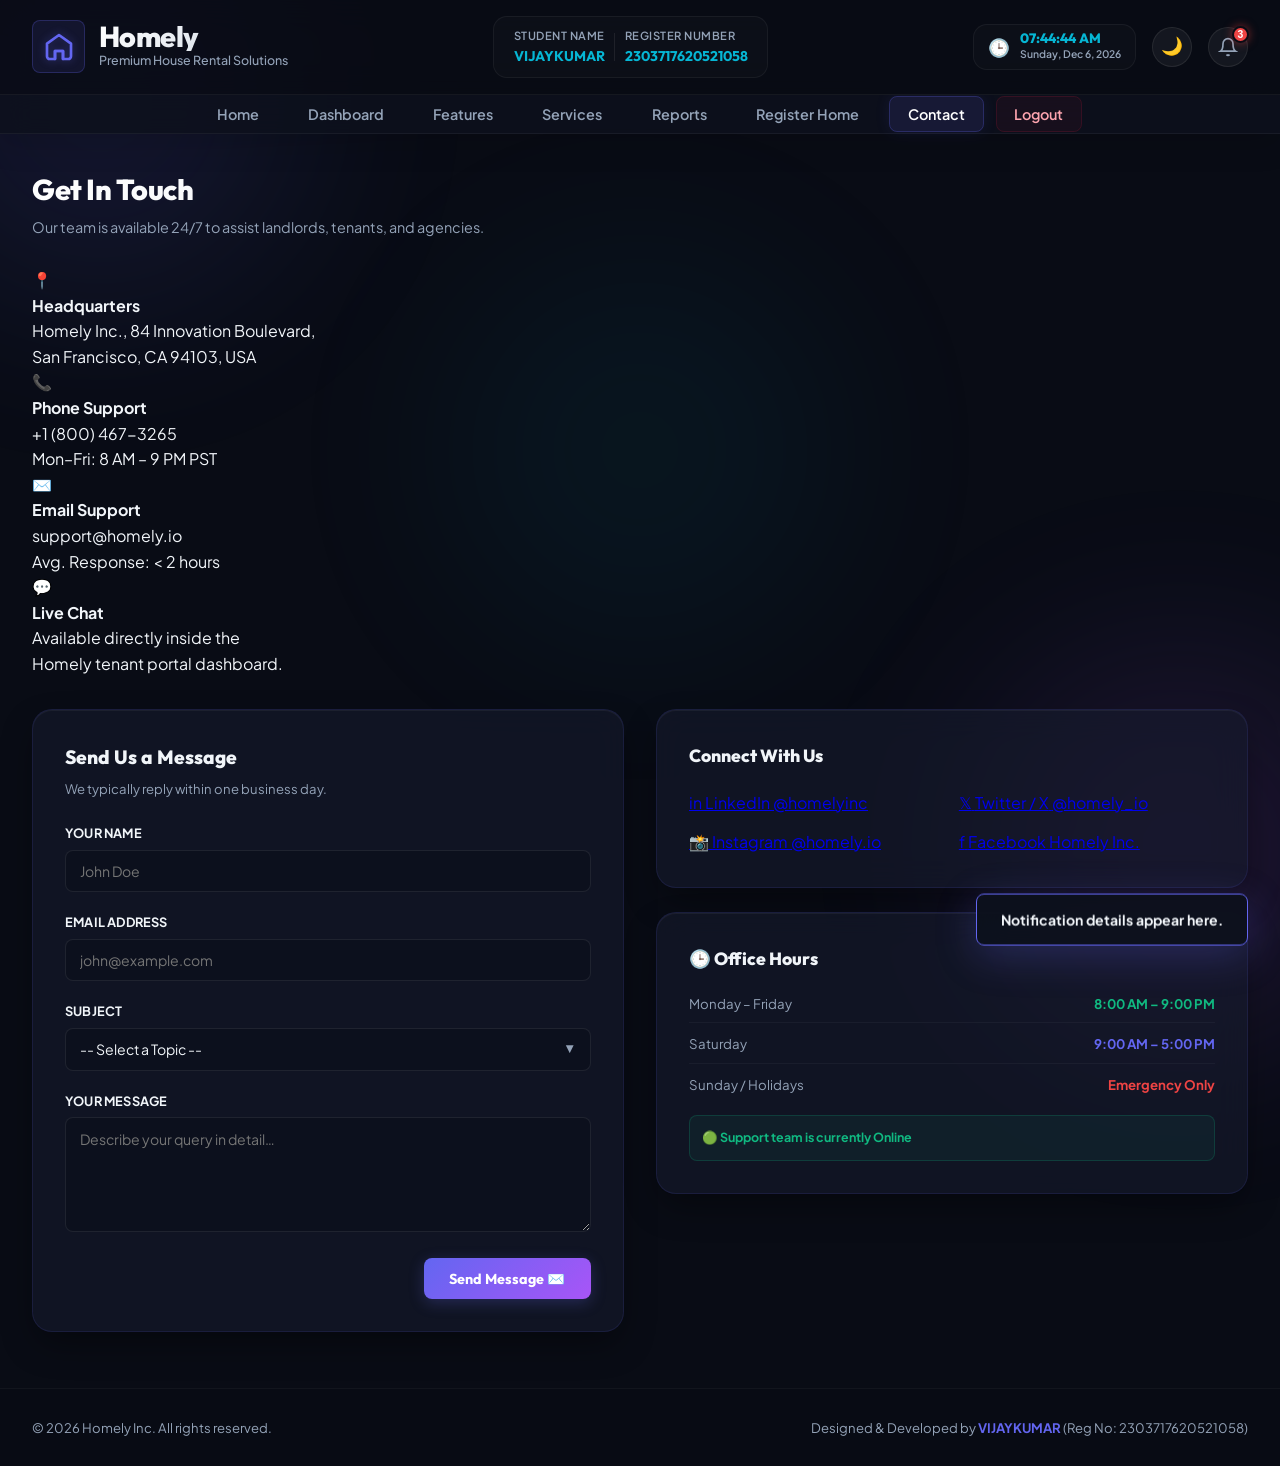
==== contact.html @ 6fef841b "feat: multi-page split - dashboard, features, services, reports, register-home, contact pages + prop" ====
<!DOCTYPE html>
<html lang="en">
<head>
    <meta charset="UTF-8">
    <meta name="viewport" content="width=device-width, initial-scale=1.0">
    <title>Homely - Contact & Support</title>
    <link rel="preconnect" href="https://fonts.googleapis.com">
    <link rel="preconnect" href="https://fonts.gstatic.com" crossorigin>
    <link href="https://fonts.googleapis.com/css2?family=Outfit:wght@300;400;500;600;700;800;900&family=Plus+Jakarta+Sans:wght@300;400;500;600;700;800&display=swap" rel="stylesheet">
    <link rel="stylesheet" href="style.css">
</head>
<body>
    <div class="bg-glow blob-1"></div>
    <div class="bg-glow blob-2"></div>
    <div class="bg-glow blob-3"></div>

    <!-- Header -->
    <header class="app-header">
        <div class="header-container">
            <div class="logo-area">
                <div class="logo-wrapper">
                    <svg class="app-logo" viewBox="0 0 24 24" fill="none" xmlns="http://www.w3.org/2000/svg">
                        <path d="M3 9.5L12 3L21 9.5V19C21 19.5304 20.7893 20.0391 20.4142 20.4142C20.0391 20.7893 19.5304 21 19 21H15V15H9V21H5C4.46957 21 3.96086 20.7893 3.58579 20.4142C3.21071 20.0391 3 19.5304 3 19V9.5Z" stroke="currentColor" stroke-width="2" stroke-linecap="round" stroke-linejoin="round"/>
                        <path d="M9 21V15H15V21" stroke="currentColor" stroke-width="2" stroke-linecap="round" stroke-linejoin="round"/>
                    </svg>
                </div>
                <div class="brand-details">
                    <h1 class="app-name">Homely</h1>
                    <span class="app-tagline">Premium House Rental Solutions</span>
                </div>
            </div>
            <div class="student-badge">
                <div class="badge-item">
                    <span class="badge-label">Student Name</span>
                    <span class="badge-value">VIJAYKUMAR</span>
                </div>
                <div class="badge-item">
                    <span class="badge-label">Register Number</span>
                    <span class="badge-value">2303717620521058</span>
                </div>
            </div>

            <div class="header-actions">
                <div class="header-clock" id="header-clock">
                    <div class="clock-icon">🕒</div>
                    <div class="clock-details">
                        <span class="clock-time" id="live-time">00:00:00 AM</span>
                        <span class="clock-date" id="live-date">Monday, Jan 1, 2026</span>
                    </div>
                </div>
                <div class="theme-switcher-container">
                    <button class="theme-toggle-btn" id="theme-toggle-btn" aria-label="Toggle dark/light theme">
                        <span class="sun-icon">☀️</span>
                        <span class="moon-icon">🌙</span>
                    </button>
                </div>
                <div class="notification-trigger-container" id="notif-trigger-container">
                    <button class="notif-bell-btn" id="notif-bell-btn" aria-label="Toggle notifications">
                        <svg class="bell-icon" viewBox="0 0 24 24" fill="none" stroke="currentColor" stroke-width="2">
                            <path d="M18 8A6 6 0 0 0 6 8c0 7-3 9-3 9h18s-3-2-3-9"/>
                            <path d="M13.73 21a2 2 0 0 1-3.46 0"/>
                        </svg>
                        <span class="notif-badge-count" id="notif-badge-count">3</span>
                    </button>
                    <div class="notif-dropdown-panel" id="notif-dropdown-panel" aria-hidden="true">
                        <div class="notif-panel-header">
                            <h4>System Alerts</h4>
                            <button class="clear-all-btn" id="clear-all-notifs">Clear All</button>
                        </div>
                        <div class="notif-list-container" id="notif-list-container">
                            <div class="notif-item" data-id="1">
                                <span class="notif-icon success">🟢</span>
                                <div class="notif-content">
                                    <p class="notif-text">Rent payment of $1,450 for Unit 4B collected successfully.</p>
                                    <span class="notif-time">10 mins ago</span>
                                </div>
                                <button class="notif-dismiss" aria-label="Dismiss">×</button>
                            </div>
                            <div class="notif-item" data-id="2">
                                <span class="notif-icon warning">🟡</span>
                                <div class="notif-content">
                                    <p class="notif-text">Maintenance Request #302: AC repair assigned to Technician.</p>
                                    <span class="notif-time">2 hours ago</span>
                                </div>
                                <button class="notif-dismiss" aria-label="Dismiss">×</button>
                            </div>
                            <div class="notif-item" data-id="3">
                                <span class="notif-icon info">🔵</span>
                                <div class="notif-content">
                                    <p class="notif-text">New tenant application received for 742 Evergreen Terrace.</p>
                                    <span class="notif-time">1 day ago</span>
                                </div>
                                <button class="notif-dismiss" aria-label="Dismiss">×</button>
                            </div>
                        </div>
                        <div class="notif-panel-footer">
                            <a href="dashboard.html" class="view-all-notifs">Go to Operations Control</a>
                        </div>
                    </div>
                </div>
            </div>
        </div>
    </header>

    <!-- Navbar -->
    <nav class="app-navbar" id="main-navbar">
        <div class="nav-container">
            <button class="menu-toggle" id="menu-toggle" aria-label="Toggle navigation">
                <span></span><span></span><span></span>
            </button>
            <ul class="nav-links" id="nav-links">
                <li><a href="index.html" class="nav-link">Home</a></li>
                <li><a href="dashboard.html" class="nav-link">Dashboard</a></li>
                <li><a href="features.html" class="nav-link">Features</a></li>
                <li><a href="services.html" class="nav-link">Services</a></li>
                <li><a href="reports.html" class="nav-link">Reports</a></li>
                <li><a href="register-home.html" class="nav-link">Register Home</a></li>
                <li><a href="contact.html" class="nav-link active">Contact</a></li>
                <li><a href="#logout" class="nav-link logout-btn" id="nav-link-logout">Logout</a></li>
            </ul>
        </div>
    </nav>

    <main class="main-content">
        <!-- Contact Section -->
        <section id="contact" class="content-section contact-section scroll-reveal visible">
            <div class="section-header-row" style="margin-bottom: 1.75rem;">
                <div>
                    <h2 class="section-title">Get In Touch</h2>
                    <p class="section-subtitle">Our team is available 24/7 to assist landlords, tenants, and agencies.</p>
                </div>
            </div>

            <!-- Contact Info Cards -->
            <div class="contact-info-grid">
                <div class="contact-info-card">
                    <div class="contact-info-icon">📍</div>
                    <div class="contact-info-body">
                        <h4>Headquarters</h4>
                        <p>Homely Inc., 84 Innovation Boulevard,<br>San Francisco, CA 94103, USA</p>
                    </div>
                </div>
                <div class="contact-info-card">
                    <div class="contact-info-icon">📞</div>
                    <div class="contact-info-body">
                        <h4>Phone Support</h4>
                        <p>+1 (800) 467-3265<br>Mon–Fri: 8 AM – 9 PM PST</p>
                    </div>
                </div>
                <div class="contact-info-card">
                    <div class="contact-info-icon">✉️</div>
                    <div class="contact-info-body">
                        <h4>Email Support</h4>
                        <p>support@homely.io<br>Avg. Response: &lt; 2 hours</p>
                    </div>
                </div>
                <div class="contact-info-card">
                    <div class="contact-info-icon">💬</div>
                    <div class="contact-info-body">
                        <h4>Live Chat</h4>
                        <p>Available directly inside the<br>Homely tenant portal dashboard.</p>
                    </div>
                </div>
            </div>

            <!-- Contact Form + Map/Social Side Panel -->
            <div class="contact-split-layout" style="margin-top: 2rem; display: grid; grid-template-columns: 1fr 1fr; gap: 2rem;">

                <!-- Contact Form -->
                <div class="section-card" style="padding: 2rem;">
                    <h3 style="font-family: var(--font-heading); font-size: 1.2rem; font-weight: 800; margin-bottom: 0.35rem;">Send Us a Message</h3>
                    <p style="font-size: 0.82rem; color: var(--text-muted); margin-bottom: 1.5rem;">We typically reply within one business day.</p>
                    
                    <form id="contact-form" novalidate>
                        <div class="form-grid" style="grid-template-columns: 1fr;">
                            <div class="form-group">
                                <label for="contact-name">Your Name</label>
                                <div class="input-wrapper">
                                    <input type="text" id="contact-name" name="contact-name" placeholder="John Doe">
                                </div>
                            </div>
                            <div class="form-group">
                                <label for="contact-email">Email Address</label>
                                <div class="input-wrapper">
                                    <input type="email" id="contact-email" name="contact-email" placeholder="john@example.com">
                                </div>
                            </div>
                            <div class="form-group">
                                <label for="contact-subject">Subject</label>
                                <div class="select-wrapper">
                                    <select id="contact-subject" name="contact-subject">
                                        <option value="">-- Select a Topic --</option>
                                        <option value="listing">Property Listing Inquiry</option>
                                        <option value="billing">Billing &amp; Payments</option>
                                        <option value="legal">Legal &amp; Compliance</option>
                                        <option value="tech">Technical Support</option>
                                        <option value="other">Other</option>
                                    </select>
                                </div>
                            </div>
                            <div class="form-group">
                                <label for="contact-message">Your Message</label>
                                <div class="input-wrapper">
                                    <textarea id="contact-message" name="contact-message" rows="5" placeholder="Describe your query in detail…"></textarea>
                                </div>
                            </div>
                        </div>
                        <div class="form-actions" style="margin-top: 1.25rem;">
                            <button type="submit" class="btn btn-primary" onclick="event.preventDefault(); document.getElementById('toast-notif').querySelector('#toast-message').textContent='✅ Message sent! We\'ll reply within 24 hours.'; document.getElementById('toast-notif').classList.add('show'); setTimeout(()=>document.getElementById('toast-notif').classList.remove('show'), 3500); this.closest('form').reset();">Send Message ✉️</button>
                        </div>
                    </form>
                </div>

                <!-- Social Links & Info Panel -->
                <div style="display: flex; flex-direction: column; gap: 1.5rem;">
                    <!-- Social Media -->
                    <div class="section-card" style="padding: 2rem;">
                        <h3 style="font-family: var(--font-heading); font-size: 1.1rem; font-weight: 800; margin-bottom: 1.25rem;">Connect With Us</h3>
                        <div class="social-links-grid">
                            <a href="#" class="social-link-btn" onclick="event.preventDefault(); document.getElementById('toast-message').textContent='Opening LinkedIn profile...'; document.getElementById('toast-notif').classList.add('show'); setTimeout(()=>document.getElementById('toast-notif').classList.remove('show'),3000);">
                                <span class="social-icon">in</span>
                                <span class="social-label">LinkedIn</span>
                                <span class="social-handle">@homelyinc</span>
                            </a>
                            <a href="#" class="social-link-btn" onclick="event.preventDefault(); document.getElementById('toast-message').textContent='Opening Twitter/X profile...'; document.getElementById('toast-notif').classList.add('show'); setTimeout(()=>document.getElementById('toast-notif').classList.remove('show'),3000);">
                                <span class="social-icon">𝕏</span>
                                <span class="social-label">Twitter / X</span>
                                <span class="social-handle">@homely_io</span>
                            </a>
                            <a href="#" class="social-link-btn" onclick="event.preventDefault(); document.getElementById('toast-message').textContent='Opening Instagram profile...'; document.getElementById('toast-notif').classList.add('show'); setTimeout(()=>document.getElementById('toast-notif').classList.remove('show'),3000);">
                                <span class="social-icon">📸</span>
                                <span class="social-label">Instagram</span>
                                <span class="social-handle">@homely.io</span>
                            </a>
                            <a href="#" class="social-link-btn" onclick="event.preventDefault(); document.getElementById('toast-message').textContent='Opening Facebook page...'; document.getElementById('toast-notif').classList.add('show'); setTimeout(()=>document.getElementById('toast-notif').classList.remove('show'),3000);">
                                <span class="social-icon">f</span>
                                <span class="social-label">Facebook</span>
                                <span class="social-handle">Homely Inc.</span>
                            </a>
                        </div>
                    </div>

                    <!-- Office Hours -->
                    <div class="section-card" style="padding: 2rem;">
                        <h3 style="font-family: var(--font-heading); font-size: 1.1rem; font-weight: 800; margin-bottom: 1.25rem;">🕒 Office Hours</h3>
                        <div style="display: flex; flex-direction: column; gap: 0.65rem; font-size: 0.83rem;">
                            <div style="display: flex; justify-content: space-between; padding-bottom: 0.5rem; border-bottom: 1px solid rgba(255,255,255,0.04);">
                                <span style="color: var(--text-muted);">Monday – Friday</span>
                                <span style="color: var(--accent-success); font-weight: 700;">8:00 AM – 9:00 PM</span>
                            </div>
                            <div style="display: flex; justify-content: space-between; padding-bottom: 0.5rem; border-bottom: 1px solid rgba(255,255,255,0.04);">
                                <span style="color: var(--text-muted);">Saturday</span>
                                <span style="color: var(--accent-primary); font-weight: 700;">9:00 AM – 5:00 PM</span>
                            </div>
                            <div style="display: flex; justify-content: space-between;">
                                <span style="color: var(--text-muted);">Sunday / Holidays</span>
                                <span style="color: var(--accent-danger); font-weight: 700;">Emergency Only</span>
                            </div>
                        </div>
                        <div style="margin-top: 1.25rem; padding: 0.75rem; background: rgba(16,185,129,0.07); border: 1px solid rgba(16,185,129,0.2); border-radius: var(--border-radius-sm);">
                            <p style="font-size: 0.78rem; color: var(--accent-success); font-weight: 700; margin: 0;">🟢 Support team is currently Online</p>
                        </div>
                    </div>
                </div>
            </div>
        </section>
    </main>

    <footer class="app-footer">
        <div class="footer-container">
            <p class="copyright">&copy; 2026 Homely Inc. All rights reserved.</p>
            <p class="credits">Designed &amp; Developed by <span class="designer-highlight">VIJAYKUMAR</span> (Reg No: 2303717620521058)</p>
        </div>
    </footer>

    <button class="back-to-top-btn" id="back-to-top-btn" aria-label="Scroll back to top">
        <svg viewBox="0 0 24 24" fill="none" stroke="currentColor" stroke-width="2.5">
            <polyline points="18 15 12 9 6 15"/>
        </svg>
    </button>

    <div class="toast-notification" id="toast-notif" aria-hidden="true">
        <div class="toast-body">
            <span class="toast-message" id="toast-message">Notification details appear here.</span>
        </div>
    </div>

    <script src="app.js"></script>
</body>
</html>
---- style.css ----
/* ==========================================================================
   HOMELY - PROFESSIONAL HOUSE RENTAL DASHBOARD STYLESHEET
   ========================================================================== */

/* --------------------------------------------------------------------------
   1. CSS VARIABLES & DESIGN TOKENS
   -------------------------------------------------------------------------- */
:root {
    /* Color Palette */
    --bg-primary: #090c15;
    --bg-secondary: #0d111d;
    --bg-card: rgba(22, 28, 45, 0.6);
    --border-glow: rgba(99, 102, 241, 0.12);
    --border-hover: rgba(99, 102, 241, 0.3);
    
    --text-main: #f1f5f9;
    --text-muted: #94a3b8;
    --text-inverse: #0f172a;

    /* Theme Accents */
    --accent-primary: #6366f1; /* Indigo */
    --accent-secondary: #a855f7; /* Purple */
    --accent-gradient: linear-gradient(135deg, var(--accent-primary) 0%, var(--accent-secondary) 100%);
    --accent-success: #10b981; /* Emerald */
    --accent-warning: #f59e0b; /* Amber */
    --accent-danger: #ef4444; /* Rose */
    --accent-cyan: #06b6d4; /* Cyan */

    /* Typography */
    --font-heading: 'Outfit', 'Inter', sans-serif;
    --font-body: 'Plus Jakarta Sans', sans-serif;

    /* Layout & Shadows */
    --border-radius-sm: 8px;
    --border-radius-md: 14px;
    --border-radius-lg: 20px;
    --box-shadow-premium: 0 15px 35px -5px rgba(0, 0, 0, 0.4), inset 0 1px 0 0 rgba(255, 255, 255, 0.05);
    --glass-blur: blur(16px);
    --transition-smooth: all 0.35s cubic-bezier(0.25, 0.8, 0.25, 1);
}

/* --------------------------------------------------------------------------
   2. BASE RESETS & GLOBAL STYLES
   -------------------------------------------------------------------------- */
* {
    margin: 0;
    padding: 0;
    box-sizing: border-box;
}

html {
    scroll-behavior: smooth;
    font-size: 16px;
}

body {
    background-color: var(--bg-primary);
    color: var(--text-main);
    font-family: var(--font-body);
    line-height: 1.6;
    overflow-x: hidden;
    position: relative;
}

/* Custom Scrollbar */
::-webkit-scrollbar {
    width: 8px;
}
::-webkit-scrollbar-track {
    background: var(--bg-primary);
}
::-webkit-scrollbar-thumb {
    background: #1e293b;
    border-radius: var(--border-radius-sm);
}
::-webkit-scrollbar-thumb:hover {
    background: var(--accent-primary);
}

/* --------------------------------------------------------------------------
   3. BACKGROUND AMBIENT GLOW ANIMATIONS
   -------------------------------------------------------------------------- */
.bg-glow {
    position: fixed;
    width: 400px;
    height: 400px;
    border-radius: 50%;
    filter: blur(100px);
    opacity: 0.12;
    z-index: -1;
    pointer-events: none;
    animation: floatBlobs 12s infinite alternate ease-in-out;
}

.blob-1 {
    background-color: var(--accent-primary);
    top: -100px;
    left: -100px;
}

.blob-2 {
    background-color: var(--accent-secondary);
    bottom: -150px;
    right: -100px;
    animation-delay: -3s;
}

.blob-3 {
    background-color: var(--accent-cyan);
    top: 50%;
    left: 50%;
    transform: translate(-50%, -50%);
    animation-delay: -6s;
    opacity: 0.06;
}

@keyframes floatBlobs {
    0% {
        transform: translate(0, 0) scale(1);
    }
    50% {
        transform: translate(30px, -50px) scale(1.1);
    }
    100% {
        transform: translate(-20px, 20px) scale(0.95);
    }
}

/* --------------------------------------------------------------------------
   4. HEADER & STUDENT BADGE
   -------------------------------------------------------------------------- */
.app-header {
    background: rgba(9, 12, 21, 0.8);
    backdrop-filter: var(--glass-blur);
    border-bottom: 1px solid rgba(255, 255, 255, 0.05);
    padding: 1rem 2rem;
    position: relative;
    z-index: 100;
}

.header-container {
    max-width: 1400px;
    margin: 0 auto;
    display: flex;
    justify-content: space-between;
    align-items: center;
    flex-wrap: wrap;
    gap: 1rem;
}

.logo-area {
    display: flex;
    align-items: center;
    gap: 0.85rem;
}

.logo-wrapper {
    background: rgba(99, 102, 241, 0.1);
    border: 1px solid rgba(99, 102, 241, 0.25);
    padding: 0.6rem;
    border-radius: var(--border-radius-sm);
    display: flex;
    align-items: center;
    justify-content: center;
}

.app-logo {
    width: 32px;
    height: 32px;
    color: var(--accent-primary);
    filter: drop-shadow(0 0 4px rgba(99, 102, 241, 0.4));
}

.brand-details {
    display: flex;
    flex-direction: column;
}

.app-name {
    font-family: var(--font-heading);
    font-size: 1.8rem;
    font-weight: 800;
    line-height: 1;
    background: linear-gradient(135deg, #ffffff 0%, #cbd5e1 100%);
    -webkit-background-clip: text;
    -webkit-text-fill-color: transparent;
    letter-spacing: -0.5px;
}

.app-tagline {
    font-size: 0.78rem;
    color: var(--text-muted);
    font-weight: 500;
}

/* Student Badge */
.student-badge {
    display: flex;
    gap: 1.25rem;
    background: rgba(255, 255, 255, 0.02);
    border: 1px solid rgba(255, 255, 255, 0.05);
    border-radius: var(--border-radius-md);
    padding: 0.6rem 1.2rem;
}

.badge-item {
    display: flex;
    flex-direction: column;
    position: relative;
}

.badge-item:not(:last-child)::after {
    content: '';
    position: absolute;
    right: -0.65rem;
    top: 15%;
    height: 70%;
    width: 1px;
    background: rgba(255, 255, 255, 0.08);
}

.badge-label {
    font-size: 0.7rem;
    color: var(--text-muted);
    font-weight: 600;
    text-transform: uppercase;
    letter-spacing: 0.5px;
}

.badge-value {
    font-family: var(--font-heading);
    font-size: 0.88rem;
    font-weight: 700;
    color: var(--accent-cyan);
}

/* --------------------------------------------------------------------------
   5. STICKY NAVIGATION BAR
   -------------------------------------------------------------------------- */
.app-navbar {
    background: rgba(13, 17, 29, 0.85);
    backdrop-filter: var(--glass-blur);
    border-bottom: 1px solid rgba(255, 255, 255, 0.05);
    position: sticky;
    top: 0;
    z-index: 99;
    padding: 0.4rem 2rem;
    box-shadow: 0 10px 30px rgba(0, 0, 0, 0.15);
}

.nav-container {
    max-width: 1400px;
    margin: 0 auto;
    display: flex;
    justify-content: center;
    align-items: center;
}

.nav-links {
    display: flex;
    list-style: none;
    gap: 0.75rem;
    align-items: center;
    width: 100%;
    justify-content: center;
}

.nav-link {
    color: var(--text-muted);
    text-decoration: none;
    font-size: 0.9rem;
    font-weight: 600;
    padding: 0.5rem 1.1rem;
    border-radius: var(--border-radius-sm);
    transition: var(--transition-smooth);
    border: 1px solid transparent;
}

.nav-link:hover {
    color: var(--text-main);
    background: rgba(255, 255, 255, 0.02);
}

.nav-link.active {
    color: #ffffff;
    background: rgba(99, 102, 241, 0.12);
    border-color: rgba(99, 102, 241, 0.25);
    box-shadow: 0 0 15px rgba(99, 102, 241, 0.1);
}

.logout-btn {
    color: #fda4af;
    background: rgba(225, 29, 72, 0.05);
    border: 1px solid rgba(225, 29, 72, 0.15);
}

.logout-btn:hover {
    color: #ffffff;
    background: var(--accent-danger);
    box-shadow: 0 0 15px rgba(239, 68, 68, 0.3);
    border-color: transparent;
}

/* Mobile Menu Toggle */
.menu-toggle {
    display: none;
    flex-direction: column;
    gap: 6px;
    background: none;
    border: none;
    cursor: pointer;
    padding: 0.5rem;
}

.menu-toggle span {
    display: block;
    width: 22px;
    height: 2px;
    background: var(--text-main);
    transition: var(--transition-smooth);
}

/* --------------------------------------------------------------------------
   6. ANNOUNCEMENT MARQUEE
   -------------------------------------------------------------------------- */
.announcement-banner {
    background: linear-gradient(90deg, rgba(6, 182, 212, 0.08) 0%, rgba(99, 102, 241, 0.04) 50%, rgba(139, 92, 246, 0.08) 100%);
    border-bottom: 1px solid rgba(255, 255, 255, 0.04);
    display: flex;
    align-items: center;
    font-size: 0.85rem;
    height: 38px;
    overflow: hidden;
    padding: 0 2rem;
}

.banner-label {
    background: var(--accent-cyan);
    color: var(--text-inverse);
    font-weight: 800;
    padding: 0.15rem 0.65rem;
    border-radius: 4px;
    margin-right: 1.25rem;
    white-space: nowrap;
    box-shadow: 0 2px 10px rgba(6, 182, 212, 0.3);
    font-family: var(--font-heading);
    z-index: 10;
}

marquee {
    color: var(--text-muted);
    font-weight: 500;
}

marquee strong {
    color: var(--text-main);
}

/* --------------------------------------------------------------------------
   7. STRUCTURAL CONTENT LAYOUTS & SECTIONS
   -------------------------------------------------------------------------- */
.main-content {
    max-width: 1400px;
    margin: 2rem auto;
    padding: 0 2rem;
    display: flex;
    flex-direction: column;
    gap: 3.5rem;
}

.content-section {
    scroll-margin-top: 100px;
}

.section-title {
    font-family: var(--font-heading);
    font-size: 1.8rem;
    font-weight: 800;
    letter-spacing: -0.5px;
    margin-bottom: 0.25rem;
    background: linear-gradient(135deg, #ffffff 0%, #cbd5e1 100%);
    -webkit-background-clip: text;
    -webkit-text-fill-color: transparent;
}

.section-subtitle {
    font-size: 0.9rem;
    color: var(--text-muted);
}

/* Glassmorphic Cards template */
.section-card {
    background: var(--bg-card);
    backdrop-filter: var(--glass-blur);
    border: 1px solid var(--border-glow);
    border-radius: var(--border-radius-lg);
    padding: 2.25rem;
    box-shadow: var(--box-shadow-premium);
    transition: var(--transition-smooth);
}

.section-card:hover {
    border-color: var(--border-hover);
}

/* Welcome Section */
.welcome-hero {
    display: flex;
    flex-direction: column;
    gap: 2.25rem;
    position: relative;
    overflow: hidden;
}

.hero-layout {
    display: flex;
    justify-content: space-between;
    align-items: center;
    gap: 2.5rem;
}

.hero-text-content {
    flex: 1.3;
}

.hero-badge {
    background: rgba(99, 102, 241, 0.1);
    border: 1px solid rgba(99, 102, 241, 0.2);
    color: var(--accent-primary);
    padding: 0.25rem 0.75rem;
    border-radius: 20px;
    font-size: 0.78rem;
    font-weight: 700;
    text-transform: uppercase;
    letter-spacing: 0.5px;
    display: inline-block;
    margin-bottom: 1rem;
}

.welcome-title {
    font-family: var(--font-heading);
    font-size: 2.6rem;
    font-weight: 900;
    line-height: 1.15;
    margin-bottom: 1.25rem;
    background: linear-gradient(135deg, #ffffff 30%, #a5b4fc 100%);
    -webkit-background-clip: text;
    -webkit-text-fill-color: transparent;
    letter-spacing: -1px;
}

.project-description {
    font-size: 1.05rem;
    color: var(--text-muted);
}

.hero-visual {
    flex: 0.7;
    display: flex;
    justify-content: center;
    align-items: center;
}

.home-graphic-card {
    background: rgba(13, 17, 29, 0.8);
    border: 1px solid rgba(255, 255, 255, 0.05);
    border-radius: var(--border-radius-md);
    padding: 1.75rem;
    width: 220px;
    height: 160px;
    display: flex;
    flex-direction: column;
    justify-content: space-between;
    box-shadow: 0 10px 25px rgba(0, 0, 0, 0.3);
    position: relative;
    overflow: hidden;
}

.home-graphic-card::after {
    content: '';
    position: absolute;
    width: 120px;
    height: 120px;
    background: var(--accent-primary);
    filter: blur(50px);
    opacity: 0.2;
    top: -20px;
    right: -20px;
}

.home-graphic-icon {
    width: 48px;
    height: 48px;
    color: var(--accent-primary);
    background: rgba(99, 102, 241, 0.1);
    border-radius: var(--border-radius-sm);
    display: flex;
    align-items: center;
    justify-content: center;
}

.home-graphic-icon svg {
    width: 26px;
    height: 26px;
}

.graphic-line-row {
    display: flex;
    gap: 0.5rem;
    align-items: center;
}

.line {
    height: 6px;
    border-radius: 4px;
    background: rgba(255, 255, 255, 0.06);
}

.line-long { width: 65%; }
.line-medium { width: 45%; }
.line-short { width: 25%; }

.vision-mission-grid {
    display: grid;
    grid-template-columns: repeat(auto-fit, minmax(300px, 1fr));
    gap: 2rem;
    margin-top: 1.5rem;
}

.vm-card {
    background: rgba(13, 17, 29, 0.4);
    border: 1px solid rgba(255, 255, 255, 0.03);
    border-radius: var(--border-radius-md);
    padding: 2rem;
    transition: var(--transition-smooth);
}

.vm-card:hover {
    transform: translateY(-4px);
    border-color: rgba(99, 102, 241, 0.15);
    background: rgba(13, 17, 29, 0.7);
}

.vm-icon-wrapper {
    width: 46px;
    height: 46px;
    border-radius: var(--border-radius-sm);
    display: flex;
    align-items: center;
    justify-content: center;
    background: rgba(99, 102, 241, 0.08);
    color: var(--accent-primary);
    margin-bottom: 1.25rem;
    transition: var(--transition-smooth);
}

.vision-card:hover .vm-icon-wrapper {
    background: var(--accent-primary);
    color: #ffffff;
    box-shadow: 0 0 15px rgba(99, 102, 241, 0.3);
}

.mission-card:hover .vm-icon-wrapper {
    background: var(--accent-cyan);
    color: var(--text-inverse);
    box-shadow: 0 0 15px rgba(6, 182, 212, 0.3);
}

.vm-card h3 {
    font-family: var(--font-heading);
    font-size: 1.25rem;
    font-weight: 700;
    margin-bottom: 0.5rem;
}

.vm-card p {
    color: var(--text-muted);
    font-size: 0.92rem;
}

/* --------------------------------------------------------------------------
   8. DASHBOARD STATS CARDS & SPARKLINE
   -------------------------------------------------------------------------- */
.live-indicator {
    display: flex;
    align-items: center;
    gap: 0.4rem;
    font-size: 0.8rem;
    font-weight: 700;
    color: var(--accent-success);
    background: rgba(16, 185, 129, 0.1);
    padding: 0.3rem 0.65rem;
    border-radius: 20px;
    border: 1px solid rgba(16, 185, 129, 0.15);
}

.live-indicator .dot {
    width: 6px;
    height: 6px;
    border-radius: 50%;
    background-color: var(--accent-success);
    box-shadow: 0 0 6px var(--accent-success);
    animation: blinkIndicator 1.5s infinite;
}

@keyframes blinkIndicator {
    0% { opacity: 0.3; }
    50% { opacity: 1; }
    100% { opacity: 0.3; }
}

.stats-grid {
    display: grid;
    grid-template-columns: repeat(auto-fit, minmax(280px, 1fr));
    gap: 1.25rem;
}

.stat-card {
    background: var(--bg-card);
    backdrop-filter: var(--glass-blur);
    border: 1px solid var(--border-glow);
    border-radius: var(--border-radius-md);
    padding: 1.5rem;
    display: flex;
    flex-direction: column;
    justify-content: space-between;
    min-height: 180px;
    transition: var(--transition-smooth);
    position: relative;
    overflow: hidden;
}

.stat-card::after {
    content: '';
    position: absolute;
    top: 0;
    left: 0;
    width: 100%;
    height: 2px;
    background: transparent;
    transition: var(--transition-smooth);
}

.stat-card:hover {
    transform: translateY(-4px);
    border-color: var(--border-hover);
    box-shadow: 0 15px 35px -5px rgba(0, 0, 0, 0.5);
}

.stat-card:hover::after {
    background: var(--accent-gradient);
}

.stat-header {
    display: flex;
    justify-content: space-between;
    align-items: center;
}

.stat-label {
    font-size: 0.82rem;
    color: var(--text-muted);
    font-weight: 700;
    text-transform: uppercase;
    letter-spacing: 0.3px;
}

.stat-icon {
    width: 32px;
    height: 32px;
    border-radius: var(--border-radius-sm);
    display: flex;
    align-items: center;
    justify-content: center;
}

.stat-icon svg {
    width: 16px;
    height: 16px;
}

/* Icon Colors */
.users-bg { background: rgba(99, 102, 241, 0.1); color: var(--accent-primary); }
.active-bg { background: rgba(16, 185, 129, 0.1); color: var(--accent-success); }
.revenue-bg { background: rgba(245, 158, 11, 0.1); color: var(--accent-warning); }
.transactions-bg { background: rgba(6, 182, 212, 0.1); color: var(--accent-cyan); }
.notifications-bg { background: rgba(168, 85, 247, 0.1); color: var(--accent-secondary); }
.tasks-bg { background: rgba(239, 68, 68, 0.1); color: var(--accent-danger); }

.stat-body {
    margin-top: 0.75rem;
}

.stat-value {
    font-family: var(--font-heading);
    font-size: 2.2rem;
    font-weight: 800;
    line-height: 1;
    margin-bottom: 0.5rem;
}

/* Sparklines styling */
.sparkline-wrapper {
    height: 25px;
    margin-bottom: 0.5rem;
    width: 100%;
}

.stat-chart {
    width: 100%;
    height: 100%;
}

.stat-chart path {
    stroke-linecap: round;
    stroke-linejoin: round;
}

/* Colors for individual sparklines */
.users-stroke path { stroke: var(--accent-primary); }
.active-stroke path { stroke: var(--accent-success); }
.revenue-stroke path { stroke: var(--accent-warning); }
.transactions-stroke path { stroke: var(--accent-cyan); }
.notifications-stroke path { stroke: var(--accent-secondary); }
.tasks-stroke path { stroke: var(--accent-danger); }

.stat-trend {
    display: flex;
    align-items: center;
    gap: 0.25rem;
    font-size: 0.78rem;
    font-weight: 700;
}

.trend-icon {
    width: 12px;
    height: 12px;
}

.trend-up { color: var(--accent-success); }
.trend-down { color: var(--accent-danger); }
.alert-badge { color: var(--accent-warning); }

/* --------------------------------------------------------------------------
   9. FEATURES & SERVICES
   -------------------------------------------------------------------------- */
.split-grid {
    display: grid;
    grid-template-columns: 1fr 1fr;
    gap: 2rem;
}

.section-card-title {
    font-family: var(--font-heading);
    font-size: 1.4rem;
    font-weight: 800;
    margin-bottom: 1.5rem;
    display: flex;
    align-items: center;
    gap: 0.85rem;
    border-bottom: 1px solid rgba(255, 255, 255, 0.04);
    padding-bottom: 0.75rem;
}

.icon-title-wrapper {
    width: 36px;
    height: 36px;
    border-radius: var(--border-radius-sm);
    display: flex;
    align-items: center;
    justify-content: center;
}

.features-theme { background: rgba(99, 102, 241, 0.1); color: var(--accent-primary); }
.services-theme { background: rgba(6, 182, 212, 0.1); color: var(--accent-cyan); }

.card-title-icon {
    width: 18px;
    height: 18px;
}

.styled-list {
    display: flex;
    flex-direction: column;
    gap: 1.2rem;
}

.styled-list li {
    position: relative;
    padding-left: 2.25rem;
    list-style: none;
}

.list-item-content strong {
    font-size: 0.95rem;
    font-weight: 700;
    color: var(--text-main);
}

.list-item-content span {
    font-size: 0.85rem;
    color: var(--text-muted);
}

/* Features List Bullet Style (ul) */
.features-list li::before {
    content: '✓';
    position: absolute;
    left: 0;
    top: 0.15rem;
    width: 20px;
    height: 20px;
    background: rgba(16, 185, 129, 0.12);
    color: var(--accent-success);
    border-radius: 50%;
    display: flex;
    align-items: center;
    justify-content: center;
    font-size: 0.75rem;
    font-weight: 800;
}

/* Services List Number Style (ol) */
.services-list {
    counter-reset: services-counter;
}

.services-list li {
    counter-increment: services-counter;
}

.services-list li::before {
    content: counter(services-counter);
    position: absolute;
    left: 0;
    top: 0.15rem;
    width: 20px;
    height: 20px;
    background: rgba(6, 182, 212, 0.12);
    color: var(--accent-cyan);
    border-radius: 50%;
    display: flex;
    align-items: center;
    justify-content: center;
    font-size: 0.7rem;
    font-weight: 800;
}

/* --------------------------------------------------------------------------
   10. REGISTRATION SECTION WITH INFO PANEL
   -------------------------------------------------------------------------- */
.registration-wrapper {
    padding: 0; /* Clear container spacing for inner layout */
    overflow: hidden;
}

.split-grid-form {
    display: grid;
    grid-template-columns: 0.85fr 1.15fr;
}

/* Info Panel (Left) */
.form-info-panel {
    background: linear-gradient(180deg, rgba(99, 102, 241, 0.15) 0%, rgba(13, 17, 29, 0) 100%);
    border-right: 1px solid rgba(255, 255, 255, 0.05);
    padding: 3rem;
    display: flex;
    flex-direction: column;
    gap: 1.5rem;
}

.info-tag {
    background: rgba(6, 182, 212, 0.1);
    color: var(--accent-cyan);
    border: 1px solid rgba(6, 182, 212, 0.15);
    font-size: 0.7rem;
    font-weight: 700;
    padding: 0.2rem 0.6rem;
    border-radius: 12px;
    display: inline-block;
    align-self: flex-start;
    text-transform: uppercase;
}

.info-panel-title {
    font-family: var(--font-heading);
    font-size: 2rem;
    font-weight: 900;
    line-height: 1.2;
}

.info-panel-desc {
    font-size: 0.95rem;
    color: var(--text-muted);
}

.info-bullets {
    display: flex;
    flex-direction: column;
    gap: 1.5rem;
    margin-top: 1.5rem;
}

.bullet-item {
    display: flex;
    gap: 1rem;
}

.bullet-icon {
    font-size: 1.5rem;
    line-height: 1;
}

.bullet-item h4 {
    font-size: 0.92rem;
    font-weight: 700;
    margin-bottom: 0.25rem;
}

.bullet-item p {
    font-size: 0.82rem;
    color: var(--text-muted);
}

/* Form Area (Right) */
.form-area-container {
    padding: 3rem;
}

.form-header-inline {
    margin-bottom: 2rem;
}

.form-title {
    font-family: var(--font-heading);
    font-size: 1.5rem;
    font-weight: 800;
}

.form-subtitle {
    font-size: 0.82rem;
    color: var(--text-muted);
}

.responsive-form {
    display: flex;
    flex-direction: column;
    gap: 1.5rem;
}

.form-grid {
    display: grid;
    grid-template-columns: 1fr 1fr;
    gap: 1.25rem;
}

.form-group {
    display: flex;
    flex-direction: column;
    gap: 0.4rem;
}

.form-group.full-width {
    grid-column: span 2;
}

.form-group label {
    font-size: 0.8rem;
    font-weight: 700;
    color: var(--text-main);
    text-transform: uppercase;
    letter-spacing: 0.2px;
}

.required {
    color: var(--accent-danger);
}

.input-wrapper {
    position: relative;
    width: 100%;
}

.form-group input[type="text"],
.form-group input[type="email"],
.form-group input[type="tel"],
.form-group input[type="password"],
.form-group input[type="date"],
.form-group textarea {
    width: 100%;
    background: rgba(13, 17, 29, 0.8);
    border: 1px solid rgba(255, 255, 255, 0.08);
    border-radius: var(--border-radius-sm);
    color: var(--text-main);
    padding: 0.7rem 0.9rem;
    font-family: var(--font-body);
    font-size: 0.88rem;
    transition: var(--transition-smooth);
}

.form-group input:focus,
.form-group textarea:focus {
    outline: none;
    border-color: var(--accent-primary);
    box-shadow: 0 0 10px rgba(99, 102, 241, 0.2);
    background: rgba(13, 17, 29, 0.95);
}

/* Gender Custom Radio Buttons */
.gender-group {
    grid-column: span 2;
}

.radio-options {
    display: flex;
    gap: 1.5rem;
    margin-top: 0.25rem;
}

.radio-label {
    display: flex;
    align-items: center;
    gap: 0.5rem;
    font-size: 0.88rem;
    cursor: pointer;
    position: relative;
    user-select: none;
}

.radio-label input[type="radio"] {
    position: absolute;
    opacity: 0;
    cursor: pointer;
}

.custom-radio {
    width: 18px;
    height: 18px;
    border: 1px solid rgba(255, 255, 255, 0.15);
    border-radius: 50%;
    background: rgba(13, 17, 29, 0.8);
    display: inline-block;
    position: relative;
    transition: var(--transition-smooth);
}

.radio-label:hover input[type="radio"] ~ .custom-radio {
    border-color: var(--accent-primary);
}

.radio-label input[type="radio"]:checked ~ .custom-radio {
    border-color: var(--accent-primary);
    background: var(--accent-primary);
    box-shadow: 0 0 8px rgba(99, 102, 241, 0.6);
}

.custom-radio::after {
    content: '';
    position: absolute;
    display: none;
    width: 6px;
    height: 6px;
    border-radius: 50%;
    background: #ffffff;
    top: 50%;
    left: 50%;
    transform: translate(-50%, -50%);
}

.radio-label input[type="radio"]:checked ~ .custom-radio::after {
    display: block;
}

/* Form Actions */
.form-actions {
    display: flex;
    justify-content: flex-end;
    gap: 0.85rem;
    margin-top: 0.75rem;
}

.btn {
    font-family: var(--font-heading);
    font-size: 0.9rem;
    font-weight: 700;
    padding: 0.7rem 1.6rem;
    border-radius: var(--border-radius-sm);
    border: none;
    cursor: pointer;
    transition: var(--transition-smooth);
}

.btn-primary {
    background: var(--accent-gradient);
    color: #ffffff;
    box-shadow: 0 4px 15px rgba(99, 102, 241, 0.25);
}

.btn-primary:hover {
    transform: translateY(-2px);
    box-shadow: 0 6px 20px rgba(99, 102, 241, 0.45);
}

.btn-secondary {
    background: rgba(255, 255, 255, 0.04);
    color: var(--text-main);
    border: 1px solid rgba(255, 255, 255, 0.08);
}

.btn-secondary:hover {
    background: rgba(255, 255, 255, 0.08);
    border-color: rgba(255, 255, 255, 0.2);
}

/* --------------------------------------------------------------------------
   11. APPLICATION MODULES TABLE
   -------------------------------------------------------------------------- */
.table-card {
    overflow: hidden;
}

.table-header {
    margin-bottom: 1.5rem;
}

.table-title {
    font-family: var(--font-heading);
    font-size: 1.6rem;
    font-weight: 800;
}

.table-subtitle {
    font-size: 0.88rem;
    color: var(--text-muted);
}

.table-wrapper {
    overflow-x: auto;
    border: 1px solid rgba(255, 255, 255, 0.05);
    border-radius: var(--border-radius-md);
    background: rgba(13, 17, 29, 0.3);
}

.modules-table {
    width: 100%;
    border-collapse: collapse;
    text-align: left;
    font-size: 0.9rem;
}

.modules-table th {
    background: rgba(13, 17, 29, 0.8);
    font-family: var(--font-heading);
    font-weight: 700;
    color: var(--text-main);
    padding: 1rem 1.25rem;
    border-bottom: 1px solid rgba(255, 255, 255, 0.06);
    text-transform: uppercase;
    font-size: 0.78rem;
    letter-spacing: 0.5px;
}

.modules-table td {
    padding: 1rem 1.25rem;
    border-bottom: 1px solid rgba(255, 255, 255, 0.03);
    color: var(--text-muted);
    vertical-align: middle;
}

.modules-table tbody tr {
    transition: var(--transition-smooth);
}

.modules-table tbody tr:hover {
    background: rgba(255, 255, 255, 0.01);
}

.modules-table tbody tr:hover td {
    color: var(--text-main);
}

.module-name {
    font-weight: 700;
    color: var(--text-main);
}

.badge {
    display: inline-block;
    padding: 0.2rem 0.6rem;
    border-radius: 4px;
    font-size: 0.75rem;
    font-weight: 700;
}

.badge-id {
    background: rgba(6, 182, 212, 0.1);
    color: var(--accent-cyan);
    border: 1px solid rgba(6, 182, 212, 0.15);
}

.badge-status {
    display: inline-block;
    padding: 0.2rem 0.6rem;
    border-radius: 20px;
    font-size: 0.72rem;
    font-weight: 700;
    text-transform: uppercase;
}

.status-active {
    background: rgba(16, 185, 129, 0.12);
    color: var(--accent-success);
    border: 1px solid rgba(16, 185, 129, 0.2);
}

.status-stable {
    background: rgba(99, 102, 241, 0.12);
    color: var(--accent-primary);
    border: 1px solid rgba(99, 102, 241, 0.2);
}

.status-beta {
    background: rgba(245, 158, 11, 0.12);
    color: var(--accent-warning);
    border: 1px solid rgba(245, 158, 11, 0.2);
}

/* --------------------------------------------------------------------------
   12. CONTACT INFORMATION & SOCIAL LINKS
   -------------------------------------------------------------------------- */
.contact-grid {
    display: grid;
    grid-template-columns: 1.15fr 0.85fr;
    gap: 2rem;
}

.contact-intro, .social-intro {
    font-size: 0.9rem;
    color: var(--text-muted);
    margin-bottom: 1.5rem;
}

.contact-info-list {
    list-style: none;
    display: flex;
    flex-direction: column;
    gap: 1.25rem;
}

.contact-info-list li {
    display: flex;
    align-items: center;
    gap: 1rem;
}

.contact-icon-wrapper {
    width: 42px;
    height: 42px;
    border-radius: var(--border-radius-sm);
    display: flex;
    align-items: center;
    justify-content: center;
    flex-shrink: 0;
}

.contact-icon-wrapper svg {
    width: 18px;
    height: 18px;
}

.mail-theme { background: rgba(99, 102, 241, 0.08); color: var(--accent-primary); }
.phone-theme { background: rgba(16, 185, 129, 0.08); color: var(--accent-success); }
.pin-theme { background: rgba(6, 182, 212, 0.08); color: var(--accent-cyan); }

.contact-text {
    display: flex;
    flex-direction: column;
}

.contact-label {
    font-size: 0.7rem;
    font-weight: 700;
    text-transform: uppercase;
    color: var(--text-muted);
    letter-spacing: 0.5px;
}

.contact-text a, .contact-text address {
    font-size: 0.95rem;
    font-weight: 600;
    color: var(--text-main);
    text-decoration: none;
    font-style: normal;
    transition: var(--transition-smooth);
}

.contact-text a:hover {
    color: var(--accent-primary);
}

/* Social Media Grid */
.social-links-grid {
    display: grid;
    grid-template-columns: 1fr 1fr;
    gap: 0.85rem;
}

.social-btn {
    display: flex;
    align-items: center;
    gap: 0.65rem;
    padding: 0.75rem 1rem;
    border-radius: var(--border-radius-sm);
    text-decoration: none;
    font-size: 0.88rem;
    font-weight: 600;
    color: #ffffff;
    transition: var(--transition-smooth);
    border: 1px solid rgba(255, 255, 255, 0.03);
}

.social-icon {
    width: 16px;
    height: 16px;
}

.social-btn.twitter {
    background: rgba(29, 161, 242, 0.06);
    border-color: rgba(29, 161, 242, 0.15);
    color: #1da1f2;
}
.social-btn.twitter:hover {
    background: #1da1f2;
    color: #ffffff;
    box-shadow: 0 0 15px rgba(29, 161, 242, 0.3);
}

.social-btn.linkedin {
    background: rgba(10, 102, 194, 0.06);
    border-color: rgba(10, 102, 194, 0.15);
    color: #0a66c2;
}
.social-btn.linkedin:hover {
    background: #0a66c2;
    color: #ffffff;
    box-shadow: 0 0 15px rgba(10, 102, 194, 0.3);
}

.social-btn.facebook {
    background: rgba(24, 119, 242, 0.06);
    border-color: rgba(24, 119, 242, 0.15);
    color: #1877f2;
}
.social-btn.facebook:hover {
    background: #1877f2;
    color: #ffffff;
    box-shadow: 0 0 15px rgba(24, 119, 242, 0.3);
}

.social-btn.instagram {
    background: rgba(225, 48, 108, 0.06);
    border-color: rgba(225, 48, 108, 0.15);
    color: #e1306c;
}
.social-btn.instagram:hover {
    background: linear-gradient(45deg, #f09433 0%, #e6683c 25%, #dc2743 50%, #cc2366 75%, #bc1888 100%);
    color: #ffffff;
    box-shadow: 0 0 15px rgba(225, 48, 108, 0.3);
    border-color: transparent;
}

/* --------------------------------------------------------------------------
   13. FOOTER SECTION
   -------------------------------------------------------------------------- */
.app-footer {
    background: rgba(9, 12, 21, 0.85);
    border-top: 1px solid rgba(255, 255, 255, 0.04);
    padding: 1.75rem 2rem;
    margin-top: 3.5rem;
}

.footer-container {
    max-width: 1400px;
    margin: 0 auto;
    display: flex;
    justify-content: space-between;
    align-items: center;
    flex-wrap: wrap;
    gap: 0.75rem;
}

.app-footer p {
    font-size: 0.82rem;
    color: var(--text-muted);
}

.designer-highlight {
    font-weight: 700;
    color: var(--accent-primary);
}

/* --------------------------------------------------------------------------
   14. TOAST NOTIFICATION STYLING
   -------------------------------------------------------------------------- */
.toast-notification {
    position: fixed;
    bottom: 2rem;
    right: 2rem;
    background: rgba(13, 17, 29, 0.95);
    backdrop-filter: var(--glass-blur);
    border: 1px solid var(--accent-primary);
    box-shadow: 0 10px 40px rgba(99, 102, 241, 0.25);
    border-radius: var(--border-radius-sm);
    padding: 0.85rem 1.5rem;
    z-index: 1000;
    transform: translateY(150%);
    transition: transform 0.4s cubic-bezier(0.175, 0.885, 0.32, 1.275);
    pointer-events: none;
}

.toast-notification.show {
    transform: translateY(0);
    pointer-events: auto;
}

.toast-body {
    display: flex;
    align-items: center;
}

.toast-message {
    font-size: 0.88rem;
    font-weight: 700;
    color: var(--text-main);
}

/* --------------------------------------------------------------------------
   15. RESPONSIVE BREAKPOINTS (MEDIA QUERIES)
   -------------------------------------------------------------------------- */
@media (max-width: 1024px) {
    .split-grid {
        grid-template-columns: 1fr;
        gap: 2rem;
    }
    
    .split-grid-form {
        grid-template-columns: 1fr;
    }
    
    .form-info-panel {
        border-right: none;
        border-bottom: 1px solid rgba(255, 255, 255, 0.05);
        padding: 2.5rem;
    }
    
    .form-area-container {
        padding: 2.5rem;
    }

    .contact-grid {
        grid-template-columns: 1fr;
        gap: 2rem;
    }
}

@media (max-width: 768px) {
    .header-container {
        flex-direction: column;
        align-items: flex-start;
    }

    .student-badge {
        width: 100%;
        justify-content: space-between;
    }

    .app-navbar {
        padding: 0.6rem 1.5rem;
    }

    .menu-toggle {
        display: flex;
    }

    .nav-links {
        display: none;
        flex-direction: column;
        width: 100%;
        position: absolute;
        top: 100%;
        left: 0;
        background: rgba(13, 17, 29, 0.98);
        border-bottom: 1px solid rgba(255, 255, 255, 0.08);
        padding: 1.5rem;
        gap: 0.6rem;
        box-shadow: 0 10px 25px rgba(0, 0, 0, 0.3);
    }

    .nav-links.active {
        display: flex;
    }

    .nav-link {
        width: 100%;
        text-align: center;
        padding: 0.7rem;
    }

    .hero-layout {
        flex-direction: column;
        align-items: flex-start;
    }

    .hero-visual {
        width: 100%;
        justify-content: flex-start;
    }

    .form-grid {
        grid-template-columns: 1fr;
    }

    .form-group.full-width {
        grid-column: span 1;
    }

    .gender-group {
        grid-column: span 1;
    }

    .footer-container {
        flex-direction: column;
        text-align: center;
        gap: 0.6rem;
    }
}

/* ==========================================================================
   ENHANCED INTERACTIVE ELEMENTS - ASSIGNMENT 2
   ========================================================================== */

/* 16. LIGHT THEME OVERRIDES & TOGGLE BUTTON */
body.light-theme {
    --bg-primary: #f8fafc;
    --bg-secondary: #f1f5f9;
    --bg-card: rgba(255, 255, 255, 0.75);
    --border-glow: rgba(99, 102, 241, 0.08);
    --border-hover: rgba(99, 102, 241, 0.22);
    --text-main: #0f172a;
    --text-muted: #64748b;
    --text-inverse: #f8fafc;
}

body.light-theme .app-header {
    background: rgba(248, 250, 252, 0.85);
}

body.light-theme .app-navbar {
    background: rgba(241, 245, 249, 0.9);
}

body.light-theme .student-badge {
    background: rgba(15, 23, 42, 0.02);
}

body.light-theme .home-graphic-card {
    background: rgba(255, 255, 255, 0.9);
}

body.light-theme .vm-card {
    background: rgba(255, 255, 255, 0.6);
}

body.light-theme .section-title,
body.light-theme .welcome-title,
body.light-theme .app-name {
    background: linear-gradient(135deg, #0f172a 0%, #334155 100%);
    -webkit-background-clip: text;
    -webkit-text-fill-color: transparent;
}

body.light-theme .notif-dropdown-panel {
    background: #ffffff;
    box-shadow: 0 15px 40px rgba(15, 23, 42, 0.15);
    border-color: #cbd5e1;
}

body.light-theme .notif-panel-header {
    border-bottom-color: #cbd5e1;
}

body.light-theme .notif-item {
    border-bottom-color: #cbd5e1;
}

body.light-theme .notif-item:hover {
    background: #f8fafc;
}

body.light-theme .toast-notification {
    background: #ffffff;
    box-shadow: 0 10px 30px rgba(99, 102, 241, 0.15);
}

body.light-theme .form-info-panel {
    background: linear-gradient(180deg, rgba(99, 102, 241, 0.05) 0%, rgba(255, 255, 255, 0) 100%);
}

body.light-theme .form-group input,
body.light-theme .form-group textarea {
    background: #ffffff;
    border-color: #cbd5e1;
    color: #0f172a;
}

body.light-theme .form-group input:focus,
body.light-theme .form-group textarea:focus {
    border-color: var(--accent-primary);
    background: #ffffff;
}

body.light-theme .custom-radio {
    border-color: #cbd5e1;
    background: #ffffff;
}

body.light-theme .modules-table th {
    background: #f1f5f9;
}

body.light-theme .table-wrapper {
    background: rgba(255, 255, 255, 0.8);
}

body.light-theme .announcement-banner {
    border-bottom-color: #cbd5e1;
}

/* Theme Toggle Button */
.theme-switcher-container {
    display: flex;
    align-items: center;
}

.theme-toggle-btn {
    background: rgba(255, 255, 255, 0.05);
    border: 1px solid rgba(255, 255, 255, 0.08);
    width: 40px;
    height: 40px;
    border-radius: 50%;
    cursor: pointer;
    display: flex;
    align-items: center;
    justify-content: center;
    transition: var(--transition-smooth);
    position: relative;
    overflow: hidden;
}

.theme-toggle-btn:hover {
    transform: scale(1.08);
    background: rgba(255, 255, 255, 0.1);
    border-color: var(--border-hover);
}

body.light-theme .theme-toggle-btn {
    background: rgba(15, 23, 42, 0.05);
    border-color: rgba(15, 23, 42, 0.1);
}

.sun-icon {
    display: none;
    font-size: 1.1rem;
}

.moon-icon {
    display: block;
    font-size: 1.1rem;
}

body.light-theme .sun-icon {
    display: block;
    color: var(--accent-warning);
}

body.light-theme .moon-icon {
    display: none;
}

/* 17. LIVE CLOCK STYLES */
.header-actions {
    display: flex;
    align-items: center;
    gap: 1rem;
    flex-wrap: wrap;
}

.header-clock {
    display: flex;
    align-items: center;
    gap: 0.65rem;
    background: rgba(255, 255, 255, 0.02);
    border: 1px solid rgba(255, 255, 255, 0.05);
    padding: 0.4rem 0.85rem;
    border-radius: var(--border-radius-md);
    transition: var(--transition-smooth);
}

.header-clock:hover {
    background: rgba(255, 255, 255, 0.04);
    border-color: rgba(99, 102, 241, 0.15);
}

body.light-theme .header-clock {
    background: rgba(15, 23, 42, 0.02);
    border-color: rgba(15, 23, 42, 0.05);
}

.clock-icon {
    font-size: 1.1rem;
    animation: pulseClock 2s infinite alternate;
}

@keyframes pulseClock {
    0% { transform: scale(1); }
    100% { transform: scale(1.15); }
}

.clock-details {
    display: flex;
    flex-direction: column;
}

.clock-time {
    font-family: var(--font-heading);
    font-size: 0.85rem;
    font-weight: 800;
    color: var(--accent-cyan);
    line-height: 1.1;
}

.clock-date {
    font-size: 0.65rem;
    color: var(--text-muted);
    font-weight: 600;
    white-space: nowrap;
}

/* 18. NOTIFICATION BELL & PANEL */
.notification-trigger-container {
    position: relative;
    display: inline-block;
}

.notif-bell-btn {
    background: rgba(255, 255, 255, 0.05);
    border: 1px solid rgba(255, 255, 255, 0.08);
    width: 40px;
    height: 40px;
    border-radius: 50%;
    cursor: pointer;
    display: flex;
    align-items: center;
    justify-content: center;
    color: var(--text-muted);
    transition: var(--transition-smooth);
    position: relative;
}

.notif-bell-btn:hover {
    color: var(--text-main);
    background: rgba(255, 255, 255, 0.1);
    border-color: var(--border-hover);
}

.bell-icon {
    width: 20px;
    height: 20px;
}

.notif-bell-btn:hover .bell-icon {
    animation: rotateBell 0.6s ease-in-out;
}

@keyframes rotateBell {
    0% { transform: rotate(0); }
    20% { transform: rotate(15deg); }
    40% { transform: rotate(-15deg); }
    60% { transform: rotate(10deg); }
    80% { transform: rotate(-10deg); }
    100% { transform: rotate(0); }
}

.notif-badge-count {
    position: absolute;
    top: -2px;
    right: -2px;
    background: var(--accent-danger);
    color: #ffffff;
    font-size: 0.65rem;
    font-weight: 800;
    width: 17px;
    height: 17px;
    border-radius: 50%;
    display: flex;
    align-items: center;
    justify-content: center;
    border: 2px solid var(--bg-primary);
    box-shadow: 0 0 10px rgba(239, 68, 68, 0.5);
    animation: badgePulse 2s infinite;
}

@keyframes badgePulse {
    0% { transform: scale(1); box-shadow: 0 0 0 0 rgba(239, 68, 68, 0.7); }
    70% { transform: scale(1.05); box-shadow: 0 0 0 6px rgba(239, 68, 68, 0); }
    100% { transform: scale(1); box-shadow: 0 0 0 0 rgba(239, 68, 68, 0); }
}

/* Dropdown Panel */
.notif-dropdown-panel {
    position: absolute;
    top: calc(100% + 10px);
    right: 0;
    width: 320px;
    background: rgba(13, 17, 29, 0.96);
    backdrop-filter: blur(20px);
    border: 1px solid rgba(255, 255, 255, 0.08);
    border-radius: var(--border-radius-md);
    box-shadow: 0 15px 40px rgba(0, 0, 0, 0.5);
    z-index: 200;
    display: none;
    opacity: 0;
    transform: translateY(-10px);
    transition: opacity 0.3s, transform 0.3s;
}

.notif-dropdown-panel.show {
    display: block;
    opacity: 1;
    transform: translateY(0);
}

.notif-panel-header {
    padding: 0.85rem 1.25rem;
    border-bottom: 1px solid rgba(255, 255, 255, 0.05);
    display: flex;
    justify-content: space-between;
    align-items: center;
}

.notif-panel-header h4 {
    font-family: var(--font-heading);
    font-size: 0.95rem;
    font-weight: 800;
}

.clear-all-btn {
    background: none;
    border: none;
    font-size: 0.72rem;
    color: var(--accent-cyan);
    cursor: pointer;
    font-weight: 700;
}

.clear-all-btn:hover {
    text-decoration: underline;
}

.notif-list-container {
    max-height: 280px;
    overflow-y: auto;
}

.notif-item {
    padding: 0.85rem 1.25rem;
    border-bottom: 1px solid rgba(255, 255, 255, 0.03);
    display: flex;
    gap: 0.75rem;
    position: relative;
    transition: var(--transition-smooth);
}

.notif-item:hover {
    background: rgba(255, 255, 255, 0.02);
}

.notif-icon {
    font-size: 0.9rem;
    margin-top: 0.1rem;
}

.notif-content {
    flex-grow: 1;
    padding-right: 1.25rem;
}

.notif-text {
    font-size: 0.78rem;
    color: var(--text-main);
    line-height: 1.4;
    margin-bottom: 0.2rem;
}

.notif-time {
    font-size: 0.65rem;
    color: var(--text-muted);
}

.notif-dismiss {
    position: absolute;
    top: 0.75rem;
    right: 0.75rem;
    background: none;
    border: none;
    color: var(--text-muted);
    font-size: 1.1rem;
    line-height: 1;
    cursor: pointer;
    transition: var(--transition-smooth);
}

.notif-dismiss:hover {
    color: var(--accent-danger);
}

.notif-panel-footer {
    padding: 0.75rem;
    border-top: 1px solid rgba(255, 255, 255, 0.05);
    text-align: center;
}

.view-all-notifs {
    font-size: 0.75rem;
    color: var(--text-muted);
    text-decoration: none;
    font-weight: 600;
    transition: var(--transition-smooth);
}

.view-all-notifs:hover {
    color: var(--accent-primary);
}

/* Empty State */
.notif-empty-state {
    padding: 2.5rem 1.25rem;
    text-align: center;
    color: var(--text-muted);
    font-size: 0.8rem;
}

/* 19. PROPERTY IMAGE SLIDER / CAROUSEL STYLES */
.property-carousel-container {
    padding: 2.25rem;
    position: relative;
}

.carousel-header {
    margin-bottom: 1.5rem;
}

.carousel-title {
    font-family: var(--font-heading);
    font-size: 1.5rem;
    font-weight: 800;
}

.carousel-subtitle {
    font-size: 0.88rem;
    color: var(--text-muted);
}

.carousel-slider {
    position: relative;
    width: 100%;
    height: 380px;
    border-radius: var(--border-radius-md);
    overflow: hidden;
    box-shadow: 0 10px 30px rgba(0, 0, 0, 0.4);
    border: 1px solid rgba(255, 255, 255, 0.05);
}

.carousel-slide {
    position: absolute;
    top: 0;
    left: 0;
    width: 100%;
    height: 100%;
    opacity: 0;
    visibility: hidden;
    transition: opacity 0.8s ease-in-out, visibility 0.8s;
    z-index: 1;
}

.carousel-slide.active {
    opacity: 1;
    visibility: visible;
    z-index: 2;
}

.slider-image {
    width: 100%;
    height: 100%;
    object-fit: cover;
    filter: brightness(0.55);
    transition: transform 6s ease-out;
}

.carousel-slide.active .slider-image {
    transform: scale(1.08);
}

.slide-caption {
    position: absolute;
    bottom: 0;
    left: 0;
    width: 100%;
    background: linear-gradient(180deg, rgba(0, 0, 0, 0) 0%, rgba(9, 12, 21, 0.9) 100%);
    padding: 2.5rem;
    color: #ffffff;
    z-index: 3;
}

.slide-caption h4 {
    font-family: var(--font-heading);
    font-size: 1.5rem;
    font-weight: 800;
    margin-bottom: 0.35rem;
    text-shadow: 0 2px 4px rgba(0,0,0,0.5);
}

.slide-caption p {
    font-size: 0.95rem;
    text-shadow: 0 1px 2px rgba(0,0,0,0.5);
    color: #e2e8f0;
}

/* Slider Controls */
.slider-arrow {
    position: absolute;
    top: 50%;
    transform: translateY(-50%);
    background: rgba(9, 12, 21, 0.6);
    backdrop-filter: blur(4px);
    border: 1px solid rgba(255, 255, 255, 0.1);
    color: #ffffff;
    font-size: 1.8rem;
    width: 48px;
    height: 48px;
    border-radius: 50%;
    cursor: pointer;
    display: flex;
    align-items: center;
    justify-content: center;
    transition: var(--transition-smooth);
    z-index: 10;
    user-select: none;
}

.slider-arrow:hover {
    background: var(--accent-primary);
    border-color: var(--accent-primary);
    transform: translateY(-50%) scale(1.08);
    box-shadow: 0 0 15px rgba(99, 102, 241, 0.4);
}

.arrow-left {
    left: 1.5rem;
}

.arrow-right {
    right: 1.5rem;
}

.slider-dots {
    position: absolute;
    bottom: 1.5rem;
    left: 50%;
    transform: translateX(-50%);
    display: flex;
    gap: 0.6rem;
    z-index: 10;
}

.slider-dots .dot {
    width: 10px;
    height: 10px;
    border-radius: 50%;
    background: rgba(255, 255, 255, 0.3);
    cursor: pointer;
    transition: var(--transition-smooth);
}

.slider-dots .dot:hover {
    background: rgba(255, 255, 255, 0.6);
}

.slider-dots .dot.active {
    background: var(--accent-cyan);
    width: 25px;
    border-radius: 5px;
    box-shadow: 0 0 8px var(--accent-cyan);
}

/* 20. FEATURES & SERVICES GRID STYLES */
.features-grid, .services-grid {
    display: grid;
    grid-template-columns: repeat(auto-fit, minmax(320px, 1fr));
    gap: 1.75rem;
    margin-top: 1.5rem;
}

.feature-card, .service-card {
    background: var(--bg-card);
    backdrop-filter: var(--glass-blur);
    border: 1px solid var(--border-glow);
    border-radius: var(--border-radius-lg);
    padding: 2.25rem;
    transition: var(--transition-smooth);
    box-shadow: var(--box-shadow-premium);
    display: flex;
    flex-direction: column;
    gap: 1.15rem;
}

.feature-card:hover, .service-card:hover {
    transform: translateY(-5px);
    border-color: var(--border-hover);
    box-shadow: 0 20px 40px -10px rgba(99, 102, 241, 0.15);
}

.feature-icon-wrapper {
    width: 48px;
    height: 48px;
    border-radius: var(--border-radius-sm);
    display: flex;
    align-items: center;
    justify-content: center;
    transition: var(--transition-smooth);
}

.feature-icon-wrapper svg {
    width: 24px;
    height: 24px;
}

/* Feature Colors */
.f-theme-1 { background: rgba(99, 102, 241, 0.1); color: var(--accent-primary); }
.f-theme-2 { background: rgba(6, 182, 212, 0.1); color: var(--accent-cyan); }
.f-theme-3 { background: rgba(168, 85, 247, 0.1); color: var(--accent-secondary); }
.f-theme-4 { background: rgba(245, 158, 11, 0.1); color: var(--accent-warning); }
.f-theme-5 { background: rgba(16, 185, 129, 0.1); color: var(--accent-success); }
.f-theme-6 { background: rgba(239, 68, 68, 0.1); color: var(--accent-danger); }

.feature-card:hover .feature-icon-wrapper.f-theme-1 { background: var(--accent-primary); color: #ffffff; }
.feature-card:hover .feature-icon-wrapper.f-theme-2 { background: var(--accent-cyan); color: var(--text-inverse); }
.feature-card:hover .feature-icon-wrapper.f-theme-3 { background: var(--accent-secondary); color: #ffffff; }
.feature-card:hover .feature-icon-wrapper.f-theme-4 { background: var(--accent-warning); color: #ffffff; }
.feature-card:hover .feature-icon-wrapper.f-theme-5 { background: var(--accent-success); color: #ffffff; }
.feature-card:hover .feature-icon-wrapper.f-theme-6 { background: var(--accent-danger); color: #ffffff; }

.feature-card-title, .service-card-title {
    font-family: var(--font-heading);
    font-size: 1.28rem;
    font-weight: 700;
    line-height: 1.25;
}

.feature-card-desc, .service-card-desc {
    font-size: 0.9rem;
    color: var(--text-muted);
    line-height: 1.6;
}

.service-icon-wrapper {
    font-size: 2.2rem;
    line-height: 1;
    margin-bottom: 0.25rem;
}

/* 21. FORM VALIDATION MESSAGES */
.error-msg {
    color: var(--accent-danger);
    font-size: 0.74rem;
    font-weight: 700;
    margin-top: 0.25rem;
    opacity: 0;
    transform: translateY(-5px);
    transition: opacity 0.25s, transform 0.25s;
    display: block;
    min-height: 16px;
}

.error-msg.visible {
    opacity: 1;
    transform: translateY(0);
}

.form-group input.invalid,
.form-group textarea.invalid {
    border-color: var(--accent-danger);
    box-shadow: 0 0 10px rgba(239, 68, 68, 0.15);
}

/* 22. SCROLL REVEAL ANIMATIONS */
.scroll-reveal {
    opacity: 0;
    transform: translateY(30px);
    transition: opacity 0.8s ease-out, transform 0.8s ease-out;
}

.scroll-reveal.visible {
    opacity: 1;
    transform: translateY(0);
}

/* 23. BACK TO TOP BUTTON */
.back-to-top-btn {
    position: fixed;
    bottom: 2rem;
    left: 2rem; /* Floating side offset */
    width: 45px;
    height: 45px;
    border-radius: 50%;
    background: rgba(13, 17, 29, 0.8);
    backdrop-filter: blur(8px);
    border: 1px solid rgba(255, 255, 255, 0.1);
    color: #ffffff;
    display: flex;
    align-items: center;
    justify-content: center;
    cursor: pointer;
    box-shadow: 0 10px 25px rgba(0, 0, 0, 0.3);
    z-index: 500;
    opacity: 0;
    visibility: hidden;
    transform: translateY(20px);
    transition: all 0.35s cubic-bezier(0.165, 0.84, 0.44, 1);
}

.back-to-top-btn.show {
    opacity: 1;
    visibility: visible;
    transform: translateY(0);
}

.back-to-top-btn:hover {
    background: var(--accent-primary);
    border-color: var(--accent-primary);
    box-shadow: 0 0 20px rgba(99, 102, 241, 0.45);
    transform: translateY(-4px);
}

.back-to-top-btn svg {
    width: 18px;
    height: 18px;
}

/* 24. EXTRA KEYFRAMES ANIMATIONS */
.animate-fade-in {
    animation: fadeInAnimation 1s forwards ease-out;
}

@keyframes fadeInAnimation {
    from { opacity: 0; }
    to { opacity: 1; }
}

.animate-pulse {
    animation: pulseBadge 2.5s infinite alternate;
}

@keyframes pulseBadge {
    0% { transform: scale(1); opacity: 0.95; }
    100% { transform: scale(1.05); opacity: 1; }
}

@media (max-width: 768px) {
    .header-actions {
        width: 100%;
        justify-content: space-between;
        margin-top: 0.5rem;
    }
}

/* --------------------------------------------------------------------------
   25. PROPERTY CATALOG STYLES (dashboard.html)
   -------------------------------------------------------------------------- */
.properties-catalog-container {
    margin-top: 2rem;
}

.properties-catalog-grid {
    display: grid;
    grid-template-columns: repeat(auto-fit, minmax(300px, 1fr));
    gap: 1.75rem;
    margin-top: 1.5rem;
}

.property-catalog-card {
    background: var(--bg-card);
    backdrop-filter: var(--glass-blur);
    border: 1px solid var(--border-glow);
    border-radius: var(--border-radius-lg);
    overflow: hidden;
    box-shadow: var(--box-shadow-premium);
    transition: var(--transition-smooth);
    display: flex;
    flex-direction: column;
}

.property-catalog-card:hover {
    transform: translateY(-5px);
    border-color: var(--border-hover);
    box-shadow: 0 20px 40px -10px rgba(99, 102, 241, 0.15);
}

.property-card-img-wrapper {
    position: relative;
    height: 200px;
    width: 100%;
    overflow: hidden;
}

.property-card-img {
    width: 100%;
    height: 100%;
    object-fit: cover;
    transition: var(--transition-smooth);
}

.property-catalog-card:hover .property-card-img {
    transform: scale(1.06);
}

.property-card-badge {
    position: absolute;
    top: 1rem;
    right: 1rem;
    background: var(--accent-primary);
    color: #ffffff;
    font-size: 0.72rem;
    font-weight: 800;
    padding: 0.25rem 0.65rem;
    border-radius: 4px;
    text-transform: uppercase;
    box-shadow: 0 4px 10px rgba(99, 102, 241, 0.3);
}

.property-card-content {
    padding: 1.5rem;
    display: flex;
    flex-direction: column;
    flex-grow: 1;
    gap: 0.75rem;
}

.property-card-title {
    font-family: var(--font-heading);
    font-size: 1.2rem;
    font-weight: 800;
    color: var(--text-main);
}

.property-card-location {
    font-size: 0.8rem;
    color: var(--accent-cyan);
    font-weight: 700;
    display: flex;
    align-items: center;
    gap: 0.25rem;
}

.property-card-desc {
    font-size: 0.82rem;
    color: var(--text-muted);
    line-height: 1.5;
    flex-grow: 1;
}

.property-card-specs {
    display: flex;
    gap: 1rem;
    border-top: 1px solid rgba(255, 255, 255, 0.04);
    border-bottom: 1px solid rgba(255, 255, 255, 0.04);
    padding: 0.65rem 0;
    font-size: 0.78rem;
    color: var(--text-muted);
    font-weight: 600;
}

body.light-theme .property-card-specs {
    border-color: rgba(15, 23, 42, 0.04);
}

.property-card-footer {
    display: flex;
    justify-content: space-between;
    align-items: center;
}

.property-card-price {
    font-family: var(--font-heading);
    font-size: 1.25rem;
    font-weight: 800;
    color: var(--accent-success);
}

.property-card-btn {
    background: rgba(99, 102, 241, 0.1);
    color: var(--accent-primary);
    border: 1px solid rgba(99, 102, 241, 0.15);
    padding: 0.4rem 0.85rem;
    border-radius: var(--border-radius-sm);
    font-size: 0.78rem;
    font-weight: 700;
    cursor: pointer;
    transition: var(--transition-smooth);
}

.property-card-btn:hover {
    background: var(--accent-primary);
    color: #ffffff;
    border-color: var(--accent-primary);
    box-shadow: 0 0 10px rgba(99, 102, 241, 0.25);
}

/* --------------------------------------------------------------------------
   26. REGISTER HOME FORM STYLES (register-home.html)
   -------------------------------------------------------------------------- */
.property-register-section {
    max-width: 850px;
    margin: 0 auto;
}

.property-register-wrapper {
    background: var(--bg-card);
    border-radius: var(--border-radius-lg);
    border: 1px solid var(--border-glow);
    padding: 2.5rem;
    box-shadow: var(--box-shadow-premium);
}

.select-wrapper {
    position: relative;
    width: 100%;
}

.form-group select {
    width: 100%;
    background: rgba(13, 17, 29, 0.8);
    border: 1px solid rgba(255, 255, 255, 0.08);
    border-radius: var(--border-radius-sm);
    color: var(--text-main);
    padding: 0.7rem 0.9rem;
    font-family: var(--font-body);
    font-size: 0.88rem;
    transition: var(--transition-smooth);
    appearance: none;
    cursor: pointer;
}

body.light-theme .form-group select {
    background: #ffffff;
    border-color: #cbd5e1;
    color: #0f172a;
}

.form-group select:focus {
    outline: none;
    border-color: var(--accent-primary);
    box-shadow: 0 0 10px rgba(99, 102, 241, 0.2);
}

.select-wrapper::after {
    content: '▼';
    font-size: 0.65rem;
    position: absolute;
    right: 1rem;
    top: 50%;
    transform: translateY(-50%);
    pointer-events: none;
    color: var(--text-muted);
}

/* --------------------------------------------------------------------------
   27. STATIC ACTIVE NAVBAR STYLING OVERRIDES
   -------------------------------------------------------------------------- */
.nav-links a {
    transition: var(--transition-smooth);
}
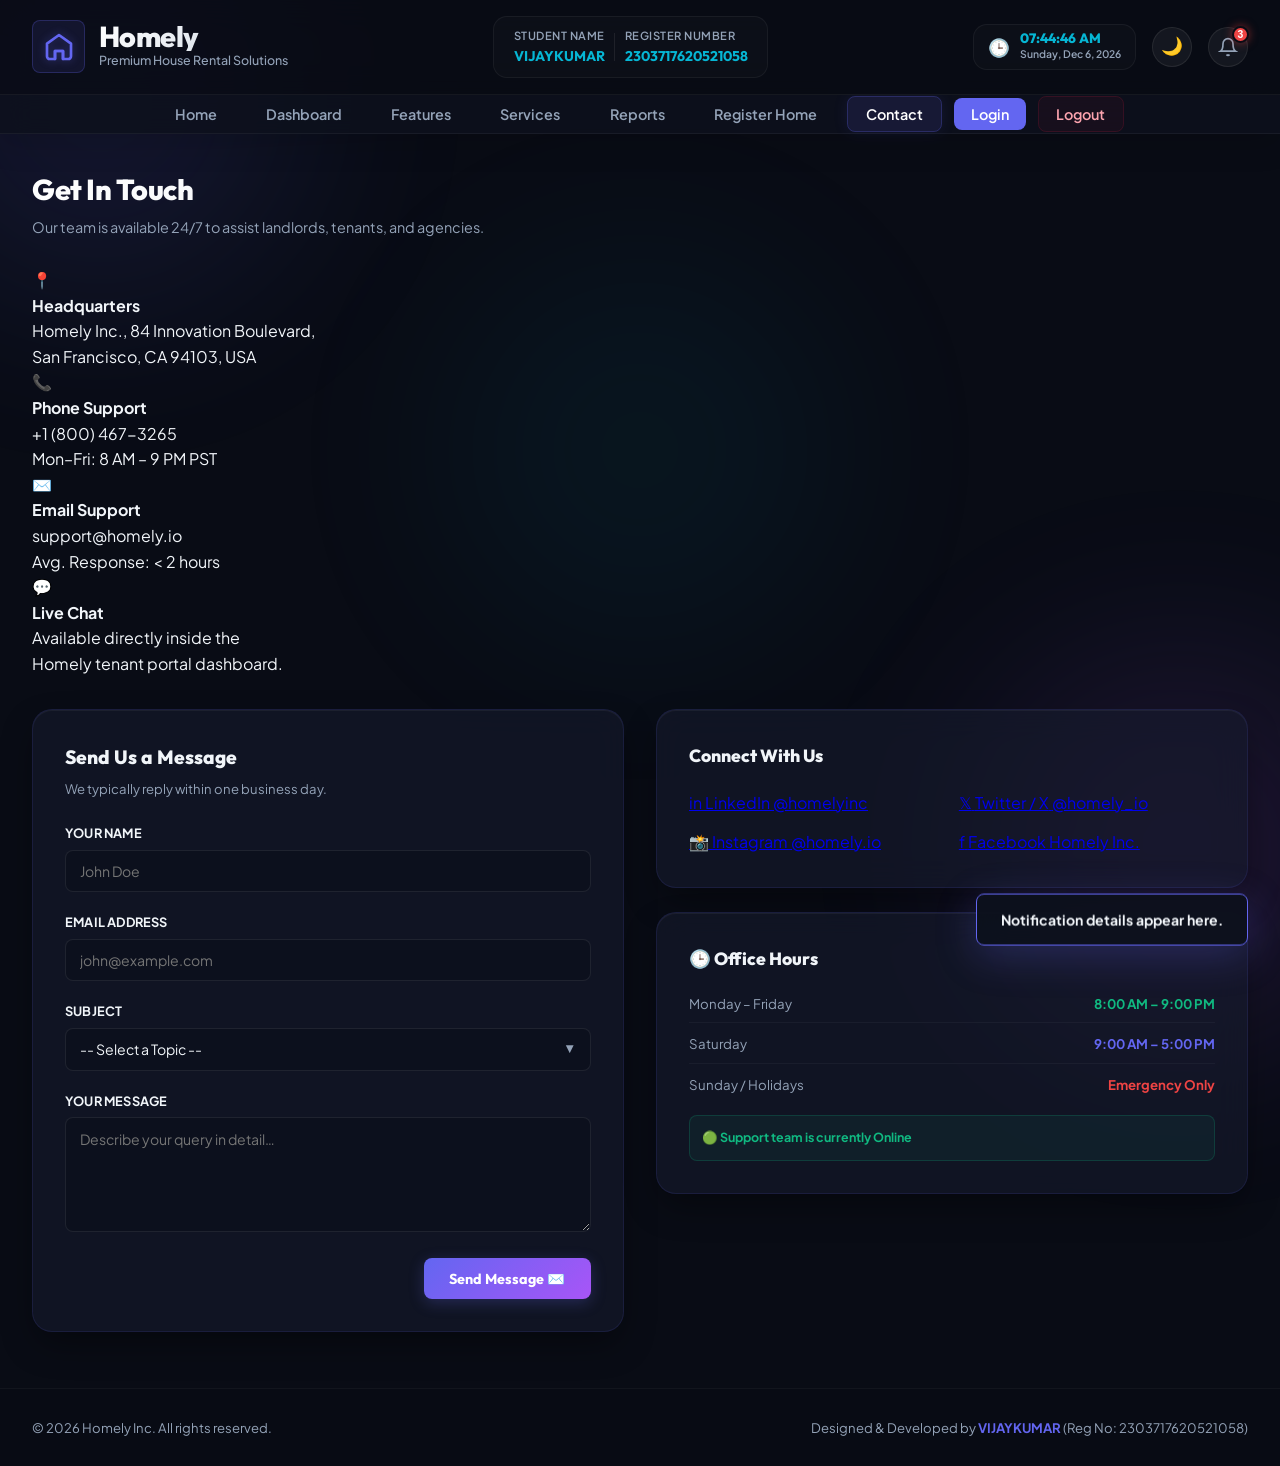
==== commit 2c2f2e2b: "feat: full auth system - user/admin registration, login, developer approval panel, rent/buy properti" ====
--- a/contact.html
+++ b/contact.html
@@ -116,6 +116,7 @@
                 <li><a href="reports.html" class="nav-link">Reports</a></li>
                 <li><a href="register-home.html" class="nav-link">Register Home</a></li>
                 <li><a href="contact.html" class="nav-link active">Contact</a></li>
+                <li><a href="login.html" class="nav-link login-btn">Login</a></li>
                 <li><a href="#logout" class="nav-link logout-btn" id="nav-link-logout">Logout</a></li>
             </ul>
         </div>
--- a/style.css
+++ b/style.css
@@ -2491,4 +2491,724 @@
     transition: var(--transition-smooth);
 }
 
-
+.nav-link.login-btn {
+    background: var(--accent-primary) !important;
+    color: #fff !important;
+    border-radius: var(--border-radius-sm) !important;
+    padding: 0.4rem 1rem !important;
+}
+
+.nav-link.login-btn:hover {
+    background: var(--accent-secondary) !important;
+    color: #fff !important;
+}
+
+/* --------------------------------------------------------------------------
+   28. AUTH PAGE (login, user-register, admin-register)
+   -------------------------------------------------------------------------- */
+.auth-page-wrapper {
+    min-height: 100vh;
+    display: flex;
+    align-items: center;
+    justify-content: center;
+    padding: 6rem 1.5rem 3rem;
+}
+
+.auth-split-card {
+    display: grid;
+    grid-template-columns: 1fr 1fr;
+    max-width: 960px;
+    width: 100%;
+    background: var(--bg-card);
+    border: 1px solid var(--border-glow);
+    border-radius: var(--border-radius-xl);
+    overflow: hidden;
+    box-shadow: 0 30px 80px -15px rgba(0,0,0,0.5);
+}
+
+.auth-brand-panel {
+    background: linear-gradient(135deg, rgba(99,102,241,0.25) 0%, rgba(139,92,246,0.2) 50%, rgba(6,182,212,0.15) 100%);
+    border-right: 1px solid var(--border-glow);
+    padding: 3rem 2.5rem;
+    display: flex;
+    flex-direction: column;
+    justify-content: center;
+    gap: 2rem;
+    position: relative;
+    overflow: hidden;
+}
+
+.auth-brand-panel::before {
+    content: '';
+    position: absolute;
+    top: -50%;
+    left: -50%;
+    width: 200%;
+    height: 200%;
+    background: radial-gradient(circle at center, rgba(99,102,241,0.08) 0%, transparent 60%);
+    animation: rotateGlow 12s linear infinite;
+}
+
+@keyframes rotateGlow {
+    from { transform: rotate(0deg); }
+    to   { transform: rotate(360deg); }
+}
+
+.auth-brand-logo {
+    display: flex;
+    align-items: center;
+    gap: 0.85rem;
+}
+
+.auth-brand-logo svg {
+    width: 40px;
+    height: 40px;
+    color: var(--accent-primary);
+    filter: drop-shadow(0 0 8px rgba(99,102,241,0.5));
+}
+
+.auth-brand-name {
+    font-family: var(--font-heading);
+    font-size: 1.75rem;
+    font-weight: 900;
+    background: var(--accent-gradient);
+    -webkit-background-clip: text;
+    -webkit-text-fill-color: transparent;
+    background-clip: text;
+}
+
+.auth-brand-tagline {
+    font-size: 0.82rem;
+    color: var(--text-muted);
+    font-weight: 500;
+}
+
+.auth-brand-headline {
+    font-family: var(--font-heading);
+    font-size: 1.6rem;
+    font-weight: 800;
+    color: var(--text-main);
+    line-height: 1.3;
+}
+
+.auth-brand-headline span {
+    background: var(--accent-gradient);
+    -webkit-background-clip: text;
+    -webkit-text-fill-color: transparent;
+    background-clip: text;
+}
+
+.auth-brand-bullets {
+    display: flex;
+    flex-direction: column;
+    gap: 0.85rem;
+}
+
+.auth-bullet {
+    display: flex;
+    align-items: center;
+    gap: 0.75rem;
+    font-size: 0.82rem;
+    color: var(--text-muted);
+    font-weight: 500;
+}
+
+.auth-bullet-icon {
+    width: 28px;
+    height: 28px;
+    background: rgba(99,102,241,0.12);
+    border: 1px solid rgba(99,102,241,0.2);
+    border-radius: 50%;
+    display: flex;
+    align-items: center;
+    justify-content: center;
+    font-size: 0.75rem;
+    flex-shrink: 0;
+}
+
+/* Auth Form Panel */
+.auth-form-panel {
+    padding: 3rem 2.5rem;
+    display: flex;
+    flex-direction: column;
+    justify-content: center;
+}
+
+.auth-tab-row {
+    display: flex;
+    gap: 0;
+    background: rgba(255,255,255,0.03);
+    border: 1px solid var(--border-glow);
+    border-radius: var(--border-radius-sm);
+    padding: 4px;
+    margin-bottom: 2rem;
+}
+
+.auth-tab-btn {
+    flex: 1;
+    padding: 0.55rem 1rem;
+    background: transparent;
+    border: none;
+    border-radius: calc(var(--border-radius-sm) - 2px);
+    color: var(--text-muted);
+    font-family: var(--font-body);
+    font-size: 0.82rem;
+    font-weight: 700;
+    cursor: pointer;
+    transition: var(--transition-smooth);
+}
+
+.auth-tab-btn.active {
+    background: var(--accent-primary);
+    color: #ffffff;
+    box-shadow: 0 4px 12px rgba(99,102,241,0.3);
+}
+
+.auth-form-title {
+    font-family: var(--font-heading);
+    font-size: 1.5rem;
+    font-weight: 800;
+    color: var(--text-main);
+    margin-bottom: 0.35rem;
+}
+
+.auth-form-subtitle {
+    font-size: 0.82rem;
+    color: var(--text-muted);
+    margin-bottom: 1.75rem;
+}
+
+.auth-form-subtitle a {
+    color: var(--accent-primary);
+    text-decoration: none;
+    font-weight: 700;
+}
+
+.auth-form-subtitle a:hover {
+    text-decoration: underline;
+}
+
+.auth-divider {
+    display: flex;
+    align-items: center;
+    gap: 0.75rem;
+    margin: 1.25rem 0;
+    color: var(--text-muted);
+    font-size: 0.75rem;
+}
+
+.auth-divider::before,
+.auth-divider::after {
+    content: '';
+    flex: 1;
+    height: 1px;
+    background: var(--border-glow);
+}
+
+.auth-links-row {
+    display: flex;
+    justify-content: space-between;
+    align-items: center;
+    margin-top: 1.25rem;
+    font-size: 0.78rem;
+}
+
+.auth-links-row a {
+    color: var(--accent-primary);
+    text-decoration: none;
+    font-weight: 600;
+}
+
+.auth-links-row a:hover {
+    text-decoration: underline;
+}
+
+/* Single column auth form */
+.auth-form .form-grid {
+    grid-template-columns: 1fr;
+    gap: 1rem;
+}
+
+/* --------------------------------------------------------------------------
+   29. ROLE BADGES (displayed in header/navbar)
+   -------------------------------------------------------------------------- */
+.user-role-badge {
+    display: inline-flex;
+    align-items: center;
+    gap: 0.4rem;
+    padding: 0.25rem 0.65rem;
+    border-radius: 20px;
+    font-size: 0.7rem;
+    font-weight: 800;
+    text-transform: uppercase;
+    letter-spacing: 0.05em;
+}
+
+.role-user {
+    background: rgba(6,182,212,0.12);
+    color: var(--accent-cyan);
+    border: 1px solid rgba(6,182,212,0.25);
+}
+
+.role-admin {
+    background: rgba(245,158,11,0.12);
+    color: #f59e0b;
+    border: 1px solid rgba(245,158,11,0.25);
+}
+
+.role-developer {
+    background: rgba(99,102,241,0.12);
+    color: var(--accent-primary);
+    border: 1px solid rgba(99,102,241,0.25);
+}
+
+/* --------------------------------------------------------------------------
+   30. DEVELOPER PANEL STYLES
+   -------------------------------------------------------------------------- */
+.dev-gate-overlay {
+    position: fixed;
+    inset: 0;
+    background: rgba(4,6,15,0.97);
+    z-index: 9999;
+    display: flex;
+    align-items: center;
+    justify-content: center;
+    backdrop-filter: blur(12px);
+}
+
+.dev-gate-card {
+    background: var(--bg-card);
+    border: 1px solid var(--border-glow);
+    border-radius: var(--border-radius-xl);
+    padding: 3rem 2.5rem;
+    max-width: 440px;
+    width: 90%;
+    box-shadow: 0 30px 80px -10px rgba(0,0,0,0.6);
+    text-align: center;
+}
+
+.dev-gate-icon {
+    font-size: 3rem;
+    margin-bottom: 1rem;
+    filter: drop-shadow(0 0 12px rgba(99,102,241,0.5));
+}
+
+.dev-gate-title {
+    font-family: var(--font-heading);
+    font-size: 1.4rem;
+    font-weight: 800;
+    margin-bottom: 0.35rem;
+}
+
+.dev-gate-subtitle {
+    font-size: 0.82rem;
+    color: var(--text-muted);
+    margin-bottom: 1.75rem;
+}
+
+.dev-panel-header-bar {
+    display: flex;
+    align-items: center;
+    justify-content: space-between;
+    background: linear-gradient(135deg, rgba(99,102,241,0.12), rgba(139,92,246,0.08));
+    border: 1px solid rgba(99,102,241,0.2);
+    border-radius: var(--border-radius-md);
+    padding: 1.25rem 1.75rem;
+    margin-bottom: 2rem;
+}
+
+.dev-panel-title {
+    font-family: var(--font-heading);
+    font-size: 1.1rem;
+    font-weight: 800;
+}
+
+.dev-notif-badge {
+    background: var(--accent-danger);
+    color: #fff;
+    font-size: 0.72rem;
+    font-weight: 800;
+    padding: 0.2rem 0.55rem;
+    border-radius: 20px;
+}
+
+.admin-request-grid {
+    display: grid;
+    grid-template-columns: repeat(auto-fit, minmax(300px, 1fr));
+    gap: 1.25rem;
+    margin-top: 1.25rem;
+}
+
+.admin-request-card {
+    background: var(--bg-card);
+    border: 1px solid var(--border-glow);
+    border-radius: var(--border-radius-md);
+    padding: 1.5rem;
+    box-shadow: var(--box-shadow-premium);
+    transition: var(--transition-smooth);
+}
+
+.admin-request-card:hover {
+    border-color: var(--border-hover);
+    transform: translateY(-2px);
+}
+
+.admin-request-card.approved {
+    border-color: rgba(16,185,129,0.3);
+    background: rgba(16,185,129,0.04);
+}
+
+.admin-request-card.rejected {
+    border-color: rgba(225,29,72,0.3);
+    background: rgba(225,29,72,0.04);
+    opacity: 0.75;
+}
+
+.admin-req-name {
+    font-family: var(--font-heading);
+    font-size: 1rem;
+    font-weight: 800;
+    margin-bottom: 0.25rem;
+}
+
+.admin-req-org {
+    font-size: 0.78rem;
+    color: var(--accent-cyan);
+    font-weight: 700;
+    margin-bottom: 0.5rem;
+}
+
+.admin-req-email {
+    font-size: 0.75rem;
+    color: var(--text-muted);
+    margin-bottom: 0.75rem;
+}
+
+.admin-req-reason {
+    font-size: 0.78rem;
+    color: var(--text-muted);
+    background: rgba(255,255,255,0.03);
+    border: 1px solid var(--border-glow);
+    border-radius: var(--border-radius-sm);
+    padding: 0.65rem 0.85rem;
+    margin-bottom: 1rem;
+    line-height: 1.5;
+}
+
+.admin-req-actions {
+    display: flex;
+    gap: 0.65rem;
+}
+
+.btn-approve {
+    flex: 1;
+    background: rgba(16,185,129,0.1);
+    color: var(--accent-success);
+    border: 1px solid rgba(16,185,129,0.25);
+    padding: 0.5rem;
+    border-radius: var(--border-radius-sm);
+    font-size: 0.78rem;
+    font-weight: 700;
+    cursor: pointer;
+    transition: var(--transition-smooth);
+}
+
+.btn-approve:hover {
+    background: var(--accent-success);
+    color: #fff;
+    border-color: var(--accent-success);
+}
+
+.btn-reject {
+    flex: 1;
+    background: rgba(225,29,72,0.08);
+    color: var(--accent-danger);
+    border: 1px solid rgba(225,29,72,0.2);
+    padding: 0.5rem;
+    border-radius: var(--border-radius-sm);
+    font-size: 0.78rem;
+    font-weight: 700;
+    cursor: pointer;
+    transition: var(--transition-smooth);
+}
+
+.btn-reject:hover {
+    background: var(--accent-danger);
+    color: #fff;
+    border-color: var(--accent-danger);
+}
+
+.status-pill {
+    display: inline-block;
+    padding: 0.2rem 0.6rem;
+    border-radius: 20px;
+    font-size: 0.68rem;
+    font-weight: 800;
+    text-transform: uppercase;
+    letter-spacing: 0.05em;
+}
+
+.status-pending  { background: rgba(245,158,11,0.12); color: #f59e0b; border: 1px solid rgba(245,158,11,0.25); }
+.status-approved { background: rgba(16,185,129,0.12); color: var(--accent-success); border: 1px solid rgba(16,185,129,0.25); }
+.status-rejected { background: rgba(225,29,72,0.10); color: var(--accent-danger); border: 1px solid rgba(225,29,72,0.2); }
+
+/* --------------------------------------------------------------------------
+   31. RENT / BUY MODAL OVERLAY
+   -------------------------------------------------------------------------- */
+.modal-overlay {
+    display: none;
+    position: fixed;
+    inset: 0;
+    background: rgba(4,6,15,0.85);
+    z-index: 8000;
+    align-items: center;
+    justify-content: center;
+    backdrop-filter: blur(8px);
+    animation: fadeInAnimation 0.2s ease;
+}
+
+.modal-overlay.show {
+    display: flex;
+}
+
+.modal-card {
+    background: var(--bg-card);
+    border: 1px solid var(--border-glow);
+    border-radius: var(--border-radius-xl);
+    padding: 2.5rem;
+    max-width: 480px;
+    width: 90%;
+    box-shadow: 0 30px 80px -10px rgba(0,0,0,0.6);
+    position: relative;
+    animation: slideUpModal 0.3s cubic-bezier(0.34,1.56,0.64,1);
+}
+
+@keyframes slideUpModal {
+    from { transform: translateY(30px); opacity: 0; }
+    to   { transform: translateY(0);    opacity: 1; }
+}
+
+.modal-close-btn {
+    position: absolute;
+    top: 1rem;
+    right: 1rem;
+    background: rgba(255,255,255,0.05);
+    border: 1px solid var(--border-glow);
+    color: var(--text-muted);
+    width: 32px;
+    height: 32px;
+    border-radius: 50%;
+    font-size: 1.1rem;
+    cursor: pointer;
+    display: flex;
+    align-items: center;
+    justify-content: center;
+    transition: var(--transition-smooth);
+}
+
+.modal-close-btn:hover {
+    background: rgba(225,29,72,0.1);
+    color: var(--accent-danger);
+    border-color: var(--accent-danger);
+}
+
+.modal-icon { font-size: 2.5rem; margin-bottom: 0.75rem; }
+.modal-title {
+    font-family: var(--font-heading);
+    font-size: 1.3rem;
+    font-weight: 800;
+    margin-bottom: 0.35rem;
+}
+.modal-subtitle { font-size: 0.82rem; color: var(--text-muted); margin-bottom: 1.5rem; }
+
+.modal-property-info {
+    background: rgba(255,255,255,0.03);
+    border: 1px solid var(--border-glow);
+    border-radius: var(--border-radius-md);
+    padding: 1.25rem;
+    margin-bottom: 1.5rem;
+}
+
+.modal-property-info h4 {
+    font-family: var(--font-heading);
+    font-size: 1rem;
+    font-weight: 800;
+    margin-bottom: 0.25rem;
+}
+
+.modal-property-info p {
+    font-size: 0.78rem;
+    color: var(--text-muted);
+}
+
+.modal-price-tag {
+    font-family: var(--font-heading);
+    font-size: 1.4rem;
+    font-weight: 900;
+    color: var(--accent-success);
+    margin-top: 0.5rem;
+}
+
+.modal-actions {
+    display: flex;
+    gap: 0.75rem;
+}
+
+/* --------------------------------------------------------------------------
+   32. MY PROPERTIES / USER ACTIVITY SECTION
+   -------------------------------------------------------------------------- */
+.user-activity-grid {
+    display: grid;
+    grid-template-columns: repeat(auto-fit, minmax(260px, 1fr));
+    gap: 1.25rem;
+    margin-top: 1.25rem;
+}
+
+.activity-card {
+    background: var(--bg-card);
+    border: 1px solid var(--border-glow);
+    border-radius: var(--border-radius-md);
+    padding: 1.25rem;
+    display: flex;
+    gap: 1rem;
+    align-items: flex-start;
+    transition: var(--transition-smooth);
+}
+
+.activity-card:hover {
+    border-color: var(--border-hover);
+    transform: translateY(-2px);
+}
+
+.activity-card-icon {
+    width: 42px;
+    height: 42px;
+    border-radius: 10px;
+    display: flex;
+    align-items: center;
+    justify-content: center;
+    font-size: 1.2rem;
+    flex-shrink: 0;
+}
+
+.icon-rent { background: rgba(6,182,212,0.1); border: 1px solid rgba(6,182,212,0.2); }
+.icon-buy  { background: rgba(16,185,129,0.1); border: 1px solid rgba(16,185,129,0.2); }
+
+.activity-card-info h4 {
+    font-family: var(--font-heading);
+    font-size: 0.9rem;
+    font-weight: 800;
+    margin-bottom: 0.2rem;
+}
+
+.activity-card-info p {
+    font-size: 0.75rem;
+    color: var(--text-muted);
+    margin-bottom: 0.35rem;
+}
+
+.activity-price {
+    font-size: 0.8rem;
+    font-weight: 800;
+    color: var(--accent-success);
+}
+
+.activity-date {
+    font-size: 0.7rem;
+    color: var(--text-muted);
+    margin-top: 0.2rem;
+}
+
+/* --------------------------------------------------------------------------
+   33. PROPERTY CARD — RENT / BUY BUTTON ROW
+   -------------------------------------------------------------------------- */
+.property-card-actions {
+    display: flex;
+    gap: 0.5rem;
+    margin-top: 0.5rem;
+}
+
+.btn-rent {
+    flex: 1;
+    background: rgba(6,182,212,0.1);
+    color: var(--accent-cyan);
+    border: 1px solid rgba(6,182,212,0.2);
+    padding: 0.4rem 0.6rem;
+    border-radius: var(--border-radius-sm);
+    font-size: 0.75rem;
+    font-weight: 700;
+    cursor: pointer;
+    transition: var(--transition-smooth);
+}
+
+.btn-rent:hover {
+    background: var(--accent-cyan);
+    color: #000;
+    border-color: var(--accent-cyan);
+}
+
+.btn-buy {
+    flex: 1;
+    background: rgba(16,185,129,0.1);
+    color: var(--accent-success);
+    border: 1px solid rgba(16,185,129,0.2);
+    padding: 0.4rem 0.6rem;
+    border-radius: var(--border-radius-sm);
+    font-size: 0.75rem;
+    font-weight: 700;
+    cursor: pointer;
+    transition: var(--transition-smooth);
+}
+
+.btn-buy:hover {
+    background: var(--accent-success);
+    color: #fff;
+    border-color: var(--accent-success);
+}
+
+.btn-rented-tag {
+    flex: 1;
+    background: rgba(6,182,212,0.08);
+    color: var(--accent-cyan);
+    border: 1px dashed rgba(6,182,212,0.35);
+    padding: 0.4rem 0.6rem;
+    border-radius: var(--border-radius-sm);
+    font-size: 0.73rem;
+    font-weight: 800;
+    text-align: center;
+    cursor: default;
+}
+
+.btn-bought-tag {
+    flex: 1;
+    background: rgba(16,185,129,0.08);
+    color: var(--accent-success);
+    border: 1px dashed rgba(16,185,129,0.35);
+    padding: 0.4rem 0.6rem;
+    border-radius: var(--border-radius-sm);
+    font-size: 0.73rem;
+    font-weight: 800;
+    text-align: center;
+    cursor: default;
+}
+
+/* --------------------------------------------------------------------------
+   34. RESPONSIVE AUTH
+   -------------------------------------------------------------------------- */
+@media (max-width: 768px) {
+    .auth-split-card {
+        grid-template-columns: 1fr;
+    }
+    .auth-brand-panel {
+        display: none;
+    }
+    .auth-form-panel {
+        padding: 2rem 1.5rem;
+    }
+    .contact-split-layout {
+        grid-template-columns: 1fr !important;
+    }
+}
+
+
+
